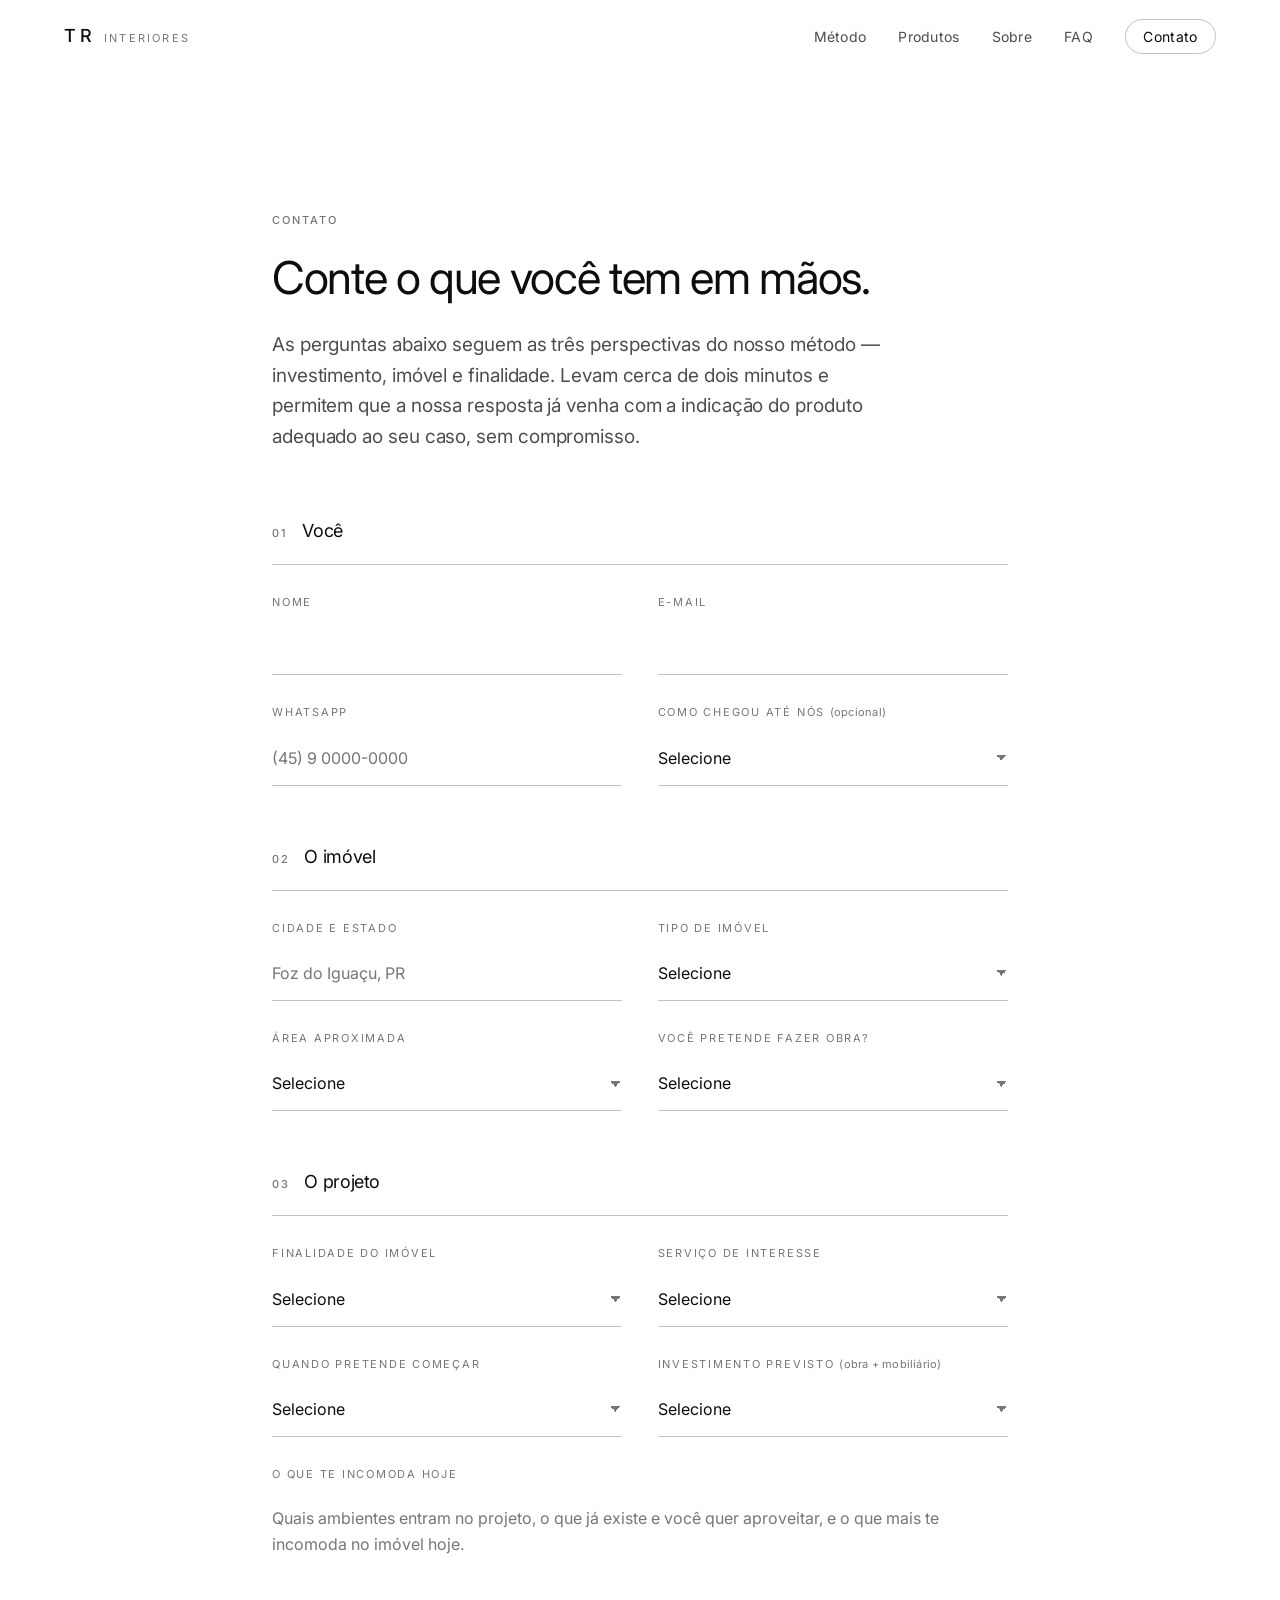
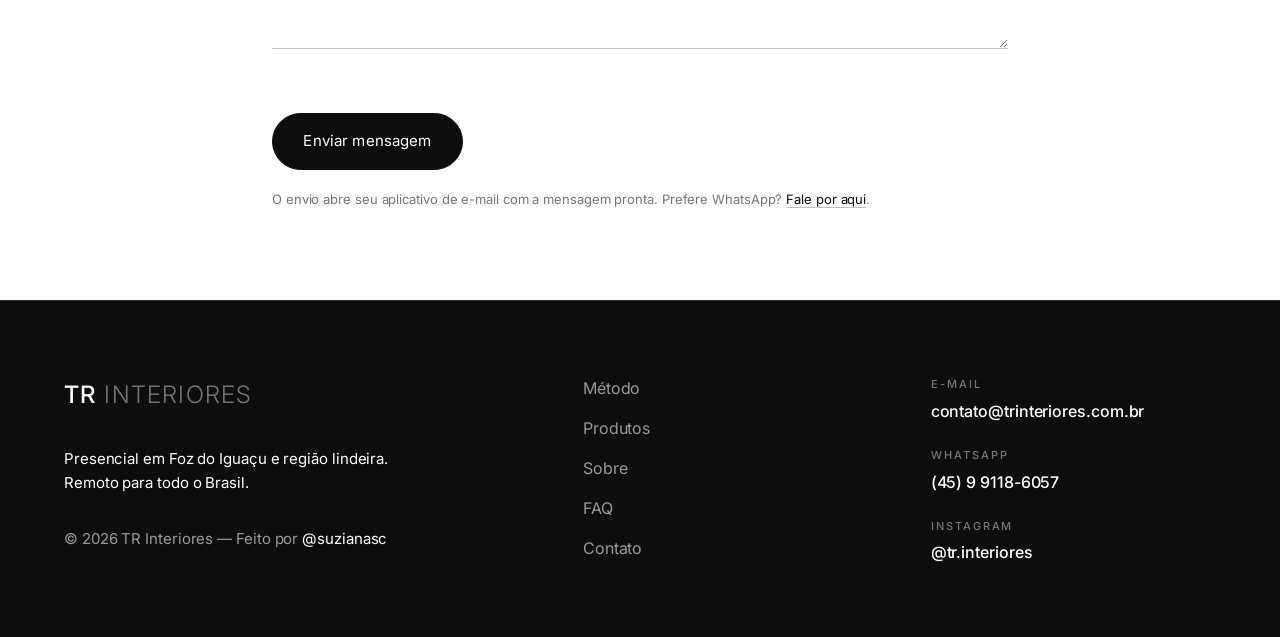
==== contato.html @ 8b9e3762 "Site institucional da TR Interiores Site estático de duas páginas (home e contato) para quebrar obje" ====
<!DOCTYPE html>
<html lang="pt-BR">
<head>
<meta charset="utf-8">
<meta name="viewport" content="width=device-width, initial-scale=1">
<title>Contato — TR Interiores</title>
<meta name="description" content="Fale com a TR Interiores. Descreva o imóvel, a finalidade e o que te incomoda hoje — respondemos com a indicação do produto adequado ao seu caso.">
<meta name="theme-color" content="#0d0d0d">

<meta property="og:type" content="website">
<meta property="og:locale" content="pt_BR">
<meta property="og:site_name" content="TR Interiores">
<meta property="og:title" content="Contato — TR Interiores">
<meta property="og:description" content="Descreva o imóvel, a finalidade e o que te incomoda hoje. Respondemos com a indicação do produto adequado.">
<!-- TODO: trocar pelo domínio real e por uma imagem 1200x630 em /assets -->
<meta property="og:url" content="https://trinteriores.com.br/contato.html">
<meta property="og:image" content="assets/og-image.jpg">

<link rel="canonical" href="https://trinteriores.com.br/contato.html">
<link rel="icon" href="data:image/svg+xml,%3Csvg xmlns='http://www.w3.org/2000/svg' viewBox='0 0 64 64'%3E%3Crect width='64' height='64' fill='%230d0d0d'/%3E%3Ctext x='32' y='41' font-family='Helvetica,Arial,sans-serif' font-size='24' font-weight='500' letter-spacing='1' fill='%23ffffff' text-anchor='middle'%3ETR%3C/text%3E%3C/svg%3E">

<link rel="preconnect" href="https://fonts.googleapis.com">
<link rel="preconnect" href="https://fonts.gstatic.com" crossorigin>
<link rel="stylesheet" href="https://fonts.googleapis.com/css2?family=Inter:wght@300;400;500&display=swap">
<link rel="stylesheet" href="styles.css">
</head>

<body>
<a class="pular" href="#formulario">Pular para o formulário</a>

<!-- ============================ CABEÇALHO ============================ -->
<header class="cabecalho" id="cabecalho">
  <div class="container cabecalho__interno">
    <a class="marca" href="index.html" aria-label="TR Interiores — início">
      <span class="marca__nome">TR</span>
      <span class="marca__descritor">Interiores</span>
    </a>

    <nav class="nav" id="nav" aria-label="Navegação principal">
      <ul class="nav__lista">
        <li><a href="index.html#metodo">Método</a></li>
        <li><a href="index.html#produtos">Produtos</a></li>
        <li><a href="index.html#sobre">Sobre</a></li>
        <li><a href="index.html#faq">FAQ</a></li>
        <li><a href="contato.html" class="nav__cta" aria-current="page">Contato</a></li>
      </ul>
    </nav>

    <button class="menu-btn" id="menu-btn" type="button"
            aria-label="Abrir menu" aria-expanded="false" aria-controls="nav">
      <span class="menu-btn__traco"></span>
      <span class="menu-btn__traco"></span>
    </button>
  </div>
</header>

<main>

<!-- ====================== TOPO + FORMULÁRIO ========================= -->
<section class="secao pagina-contato">
  <div class="container container--estreito">
    <header class="contato__topo revelar">
      <p class="rotulo">Contato</p>
      <h1 class="contato__titulo">Conte o que você tem em mãos.</h1>
      <p class="secao__intro">
        As perguntas abaixo seguem as três perspectivas do nosso método — investimento,
        imóvel e finalidade. Levam cerca de dois minutos e permitem que a nossa resposta
        já venha com a indicação do produto adequado ao seu caso, sem compromisso.
      </p>
    </header>

    <form class="formulario revelar" id="formulario" novalidate>

      <!-- 01 — quem é e por onde responder -->
      <fieldset class="grupo">
        <legend class="grupo__titulo"><span class="grupo__num">01</span>Você</legend>
        <div class="grupo__campos">
          <div class="campo">
            <label for="nome">Nome</label>
            <input type="text" id="nome" name="nome" autocomplete="name" required>
            <p class="campo__erro" data-erro-de="nome" hidden>Informe seu nome.</p>
          </div>

          <div class="campo">
            <label for="email">E-mail</label>
            <input type="email" id="email" name="email" autocomplete="email" required>
            <p class="campo__erro" data-erro-de="email" hidden>Informe um e-mail válido.</p>
          </div>

          <div class="campo">
            <label for="whatsapp">WhatsApp</label>
            <input type="tel" id="whatsapp" name="whatsapp" autocomplete="tel"
              placeholder="(45) 9 0000-0000" required>
            <p class="campo__erro" data-erro-de="whatsapp" hidden>Informe um telefone para contato.</p>
          </div>

          <div class="campo">
            <label for="origem">Como chegou até nós <span class="opcional">(opcional)</span></label>
            <select id="origem" name="origem">
              <option value="" selected>Selecione</option>
              <option>Instagram</option>
              <option>Indicação de alguém</option>
              <option>Google</option>
              <option>Outro</option>
            </select>
          </div>
        </div>
      </fieldset>

      <!-- 02 — a lente "imóvel" do método -->
      <fieldset class="grupo">
        <legend class="grupo__titulo"><span class="grupo__num">02</span>O imóvel</legend>
        <div class="grupo__campos">
          <div class="campo">
            <label for="cidade">Cidade e estado</label>
            <input type="text" id="cidade" name="cidade" autocomplete="address-level2"
              placeholder="Foz do Iguaçu, PR" required>
            <p class="campo__erro" data-erro-de="cidade" hidden>Informe a cidade do imóvel.</p>
          </div>

          <div class="campo">
            <label for="tipo">Tipo de imóvel</label>
            <select id="tipo" name="tipo" required>
              <option value="" selected>Selecione</option>
              <option>Apartamento</option>
              <option>Casa</option>
              <option>Studio ou kitnet</option>
              <option>Sala comercial ou consultório</option>
              <option>Outro</option>
            </select>
            <p class="campo__erro" data-erro-de="tipo" hidden>Selecione o tipo de imóvel.</p>
          </div>

          <div class="campo">
            <label for="area">Área aproximada</label>
            <select id="area" name="area" required>
              <option value="" selected>Selecione</option>
              <option>Até 40 m²</option>
              <option>41 a 70 m²</option>
              <option>71 a 120 m²</option>
              <option>121 a 200 m²</option>
              <option>Acima de 200 m²</option>
              <option>Não sei ao certo</option>
            </select>
            <p class="campo__erro" data-erro-de="area" hidden>Selecione a área aproximada.</p>
          </div>

          <div class="campo">
            <label for="obra">Você pretende fazer obra?</label>
            <select id="obra" name="obra" required>
              <option value="" selected>Selecione</option>
              <option>Não quero obra</option>
              <option>Aceito obra, se necessário</option>
              <option>Já estou em obra</option>
              <option>Ainda não sei</option>
            </select>
            <p class="campo__erro" data-erro-de="obra" hidden>Selecione uma opção.</p>
          </div>
        </div>
      </fieldset>

      <!-- 03 — as lentes "finalidade" e "investimento" -->
      <fieldset class="grupo">
        <legend class="grupo__titulo"><span class="grupo__num">03</span>O projeto</legend>
        <div class="grupo__campos">
          <div class="campo">
            <label for="finalidade">Finalidade do imóvel</label>
            <select id="finalidade" name="finalidade" required>
              <option value="" selected>Selecione</option>
              <option>Para morar</option>
              <option>Para alugar por temporada</option>
              <option>Para alugar por longo prazo</option>
              <option>Para revender</option>
              <option>Ainda não sei</option>
            </select>
            <p class="campo__erro" data-erro-de="finalidade" hidden>Selecione uma finalidade.</p>
          </div>

          <div class="campo">
            <label for="interesse">Serviço de interesse</label>
            <select id="interesse" name="interesse" required>
              <option value="" selected>Selecione</option>
              <option>Plano de Intervenção</option>
              <option>Projeto sem Quebra-Quebra</option>
              <option>Projeto Completo</option>
              <option>Não sei qual é o meu caso</option>
            </select>
            <p class="campo__erro" data-erro-de="interesse" hidden>Selecione um serviço.</p>
          </div>

          <div class="campo">
            <label for="prazo">Quando pretende começar</label>
            <select id="prazo" name="prazo" required>
              <option value="" selected>Selecione</option>
              <option>O quanto antes</option>
              <option>Nos próximos 3 meses</option>
              <option>Em 3 a 6 meses</option>
              <option>Ainda estou me planejando</option>
            </select>
            <p class="campo__erro" data-erro-de="prazo" hidden>Selecione um prazo.</p>
          </div>

          <div class="campo">
            <!-- TODO: ajustar as faixas conforme o ticket real do escritório -->
            <label for="investimento">Investimento previsto <span class="opcional">(obra + mobiliário)</span></label>
            <select id="investimento" name="investimento" required>
              <option value="" selected>Selecione</option>
              <option>Até R$ 20 mil</option>
              <option>R$ 20 mil a R$ 50 mil</option>
              <option>R$ 50 mil a R$ 100 mil</option>
              <option>Acima de R$ 100 mil</option>
              <option>Prefiro conversar antes</option>
            </select>
            <p class="campo__erro" data-erro-de="investimento" hidden>Selecione uma faixa.</p>
          </div>

          <div class="campo campo--largo">
            <label for="mensagem">O que te incomoda hoje</label>
            <textarea id="mensagem" name="mensagem" rows="5"
              placeholder="Quais ambientes entram no projeto, o que já existe e você quer aproveitar, e o que mais te incomoda no imóvel hoje." required></textarea>
            <p class="campo__erro" data-erro-de="mensagem" hidden>Escreva um pouco sobre o imóvel.</p>
          </div>
        </div>
      </fieldset>

      <div class="formulario__envio">
        <button type="submit" class="botao botao--escuro">Enviar mensagem</button>
        <p class="formulario__nota">
          O envio abre seu aplicativo de e-mail com a mensagem pronta. Prefere WhatsApp?
          <!-- TODO: substituir pelo número real (formato internacional, só dígitos) -->
          <a href="https://wa.me/5545900000000" target="_blank" rel="noopener">Fale por aqui</a>.
        </p>
      </div>
    </form>
  </div>
</section>

</main>

<!-- ============================== RODAPÉ ============================= -->
<footer class="rodape">
  <div class="container rodape__interno">
    <div class="rodape__bloco rodape__bloco--marca">
      <div class="rodape__marca">
        <span class="marca__nome">TR</span>
        <span class="marca__descritor">Interiores</span>
      </div>

      <p class="rodape__atendimento">
        Presencial em Foz do Iguaçu e região lindeira.<br>
        Remoto para todo o Brasil.
      </p>

      <p class="rodape__legal">
        © <span id="ano">2026</span> TR Interiores — Feito por
        <a class="rodape__autoria" href="https://instagram.com/suzianasc" target="_blank" rel="noopener">@suzianasc</a>
      </p>
    </div>

    <nav class="rodape__nav" aria-label="Navegação do rodapé">
      <a href="index.html#metodo">Método</a>
      <a href="index.html#produtos">Produtos</a>
      <a href="index.html#sobre">Sobre</a>
      <a href="index.html#faq">FAQ</a>
      <a href="contato.html">Contato</a>
    </nav>

    <dl class="rodape__contato">
      <div class="rodape__canal">
        <dt>E-mail</dt>
        <dd><a href="mailto:contato@trinteriores.com.br">contato@trinteriores.com.br</a></dd>
      </div>
      <div class="rodape__canal">
        <dt>WhatsApp</dt>
        <dd><a href="https://wa.me/5545991186057" target="_blank" rel="noopener">(45) 9 9118-6057</a></dd>
      </div>
      <div class="rodape__canal">
        <dt>Instagram</dt>
        <dd><a href="https://instagram.com/tr.interiores" target="_blank" rel="noopener">@tr.interiores</a></dd>
      </div>
    </dl>
  </div>
</footer>

<script src="script.js"></script>
</body>
</html>
---- styles.css ----
/* =====================================================================
   TR Interiores — folha de estilo única
   Paleta restrita a preto / cinza / branco. Sem dependências além da
   fonte Inter (com fallback de sistema).
   ===================================================================== */

/* ---------------------------- 1. Tokens ---------------------------- */
:root {
  /* Cor */
  --preto:        #0d0d0d;
  --grafite:      #191919;
  --cinza-900:    #2b2b2b;
  --cinza-700:    #4d4d4d;
  --cinza-500:    #767676;
  --cinza-400:    #9a9a9a;
  --cinza-300:    #c4c2bf;
  --cinza-200:    #e4e2df;
  --cinza-100:    #efedea;
  --areia:        #f7f6f4;
  --branco:       #ffffff;

  /* Papéis */
  --fundo:        var(--branco);
  --tinta:        var(--preto);
  --tinta-suave:  var(--cinza-700);
  --fio:          var(--cinza-200);

  /* Campos de formulário — invertidos dentro de .secao--escura */
  --campo-linha:  var(--cinza-300);
  --campo-texto:  var(--preto);
  --campo-rotulo: var(--cinza-500);

  /* Tipografia */
  --fonte: "Inter", -apple-system, BlinkMacSystemFont, "Segoe UI",
           "Helvetica Neue", Helvetica, Arial, sans-serif;

  --t-rotulo:   0.6875rem;
  --t-corpo:    clamp(0.975rem, 0.93rem + 0.22vw, 1.0625rem);
  --t-intro:    clamp(1.05rem, 0.98rem + 0.34vw, 1.1875rem);
  --t-h3:       clamp(1.25rem, 1.12rem + 0.55vw, 1.5rem);
  --t-h2:       clamp(1.75rem, 1.35rem + 1.85vw, 3.125rem);
  --t-h1:       clamp(2.125rem, 1.5rem + 2.9vw, 4.25rem);

  /* Ritmo */
  --gap:        clamp(1.5rem, 1rem + 2vw, 2.5rem);
  --secao-y:    clamp(4.5rem, 3rem + 7vw, 9.5rem);
  --container:  78rem;
  --header-h:   4.5rem;

  --transicao: 480ms cubic-bezier(0.22, 0.61, 0.36, 1);
}

/* --------------------------- 2. Reset ------------------------------ */
*, *::before, *::after { box-sizing: border-box; }

html {
  -webkit-text-size-adjust: 100%;
  scroll-behavior: smooth;
}

body {
  margin: 0;
  background: var(--fundo);
  color: var(--tinta);
  font-family: var(--fonte);
  font-size: var(--t-corpo);
  font-weight: 400;
  line-height: 1.65;
  letter-spacing: -0.005em;
  -webkit-font-smoothing: antialiased;
  text-rendering: optimizeLegibility;
  overflow-x: hidden;
}

body.menu-aberto { overflow: hidden; }

h1, h2, h3, h4 {
  margin: 0;
  font-weight: 400;
  line-height: 1.08;
  letter-spacing: -0.03em;
  text-wrap: balance;
}

p  { margin: 0 0 1.15em; text-wrap: pretty; }
p:last-child { margin-bottom: 0; }

ul, ol, dl, dd { margin: 0; padding: 0; }
li { list-style: none; }

img { max-width: 100%; height: auto; display: block; }

a { color: inherit; text-decoration: none; }

button, input, select, textarea {
  font: inherit;
  color: inherit;
}

:focus-visible {
  outline: 2px solid var(--tinta);
  outline-offset: 3px;
  border-radius: 1px;
}

.sr-only {
  position: absolute;
  width: 1px; height: 1px;
  padding: 0; margin: -1px;
  overflow: hidden;
  clip: rect(0 0 0 0);
  white-space: nowrap;
  border: 0;
}

.pular {
  position: absolute;
  left: -9999px;
  z-index: 200;
  background: var(--preto);
  color: var(--branco);
  padding: 0.75rem 1.25rem;
}
.pular:focus { left: 1rem; top: 1rem; }

/* -------------------------- 3. Estrutura --------------------------- */
.container {
  width: 100%;
  max-width: var(--container);
  margin-inline: auto;
  padding-inline: clamp(1.25rem, 0.6rem + 3vw, 3.5rem);
}

.container--estreito { max-width: 52rem; }

.secao {
  padding-block: var(--secao-y);
  scroll-margin-top: var(--header-h);
}

.secao--clara  { background: var(--areia); }

.secao--escura {
  background: var(--preto);
  color: var(--branco);
  --tinta: var(--branco);
  --tinta-suave: var(--cinza-400);
  --fio: #2e2e2e;
  --campo-linha: #3d3d3d;
  --campo-texto: var(--branco);
  --campo-rotulo: var(--cinza-400);
}

.secao__cabecalho {
  max-width: 46rem;
  margin-bottom: clamp(2.5rem, 1.6rem + 3.5vw, 4.5rem);
}

.secao__titulo {
  font-size: var(--t-h2);
  margin-bottom: 0.6em;
}
.secao__titulo:last-child { margin-bottom: 0; }

.secao__intro {
  font-size: var(--t-intro);
  color: var(--tinta-suave);
  line-height: 1.6;
  max-width: 40rem;
}

.rotulo {
  font-size: var(--t-rotulo);
  font-weight: 500;
  letter-spacing: 0.18em;
  text-transform: uppercase;
  color: var(--cinza-500);
  margin-bottom: 1.6rem;
}

.tom-cinza { color: var(--cinza-400); }

/* -------------------------- 4. Cabeçalho --------------------------- */
.cabecalho {
  position: sticky;
  top: 0;
  z-index: 100;
  background: rgba(255, 255, 255, 0.88);
  backdrop-filter: saturate(180%) blur(14px);
  -webkit-backdrop-filter: saturate(180%) blur(14px);
  border-bottom: 1px solid transparent;
  transition: border-color 260ms ease, background-color 260ms ease;
}
.cabecalho.rolado { border-bottom-color: var(--cinza-200); }

.cabecalho__interno {
  height: var(--header-h);
  display: flex;
  align-items: center;
  justify-content: space-between;
  gap: 1.5rem;
}

.marca {
  display: inline-flex;
  align-items: baseline;
  gap: 0.5rem;
}
.marca__nome {
  font-size: 1.125rem;
  font-weight: 500;
  letter-spacing: 0.22em;
}
.marca__descritor {
  font-size: var(--t-rotulo);
  letter-spacing: 0.2em;
  text-transform: uppercase;
  color: var(--cinza-500);
}

.nav__lista {
  display: flex;
  align-items: center;
  gap: clamp(1.25rem, 0.4rem + 2vw, 2.5rem);
}

.nav__lista a {
  position: relative;
  font-size: 0.875rem;
  letter-spacing: 0.02em;
  color: var(--cinza-700);
  transition: color 200ms ease;
}
.nav__lista a::after {
  content: "";
  position: absolute;
  left: 0; bottom: -6px;
  width: 100%; height: 1px;
  background: currentColor;
  transform: scaleX(0);
  transform-origin: right;
  transition: transform 320ms cubic-bezier(0.22, 0.61, 0.36, 1);
}
.nav__lista a:hover { color: var(--preto); }
.nav__lista a:hover::after { transform: scaleX(1); transform-origin: left; }

.nav__cta {
  padding: 0.5rem 1.1rem;
  border: 1px solid var(--cinza-300);
  border-radius: 999px;
  color: var(--preto) !important;
  transition: background-color 220ms ease, color 220ms ease, border-color 220ms ease;
}
.nav__cta::after { display: none; }
.nav__cta:hover {
  background: var(--preto);
  border-color: var(--preto);
  color: var(--branco) !important;
}

/* Botão de menu (mobile) */
.menu-btn {
  display: none;
  width: 2.75rem; height: 2.75rem;
  margin-right: -0.6rem;
  padding: 0;
  background: none;
  border: 0;
  cursor: pointer;
  position: relative;
  z-index: 120;
}
.menu-btn__traco {
  position: absolute;
  left: 50%; width: 1.375rem; height: 1px;
  background: var(--preto);
  transform: translateX(-50%);
  transition: transform 300ms cubic-bezier(0.22, 0.61, 0.36, 1), opacity 200ms ease;
}
.menu-btn__traco:nth-child(1) { top: 1.15rem; }
.menu-btn__traco:nth-child(2) { top: 1.6rem; }
.menu-btn[aria-expanded="true"] .menu-btn__traco:nth-child(1) {
  transform: translateX(-50%) translateY(0.225rem) rotate(45deg);
}
.menu-btn[aria-expanded="true"] .menu-btn__traco:nth-child(2) {
  transform: translateX(-50%) translateY(-0.225rem) rotate(-45deg);
}

/* ---------------------------- 5. Botões ---------------------------- */
.botao {
  display: inline-flex;
  align-items: center;
  justify-content: center;
  padding: 0.95rem 1.9rem;
  border: 1px solid transparent;
  border-radius: 999px;
  font-size: 0.9375rem;
  letter-spacing: 0.01em;
  cursor: pointer;
  transition: background-color 240ms ease, color 240ms ease,
              border-color 240ms ease, transform 240ms ease;
}
.botao:hover { transform: translateY(-1px); }

.botao--escuro {
  background: var(--preto);
  border-color: var(--preto);
  color: var(--branco);
}
.botao--escuro:hover { background: var(--cinza-900); border-color: var(--cinza-900); }

.botao--vazado {
  border-color: var(--cinza-300);
  color: var(--preto);
}
.botao--vazado:hover { border-color: var(--preto); }

.botao--claro {
  background: var(--branco);
  border-color: var(--branco);
  color: var(--preto);
}
.botao--claro:hover { background: var(--cinza-200); border-color: var(--cinza-200); }

.link-seta {
  display: inline-flex;
  align-items: center;
  gap: 0.5rem;
  font-size: 0.875rem;
  letter-spacing: 0.01em;
  color: var(--preto);
  border-bottom: 1px solid var(--cinza-300);
  padding-bottom: 2px;
  transition: gap 260ms ease, border-color 260ms ease;
}
.link-seta::after { content: "→"; transition: transform 260ms ease; }
.link-seta:hover { border-color: currentColor; }
.link-seta:hover::after { transform: translateX(3px); }
.link-seta--claro { color: var(--branco); border-bottom-color: #3d3d3d; }

/* --------------------------- 6. Fotos ------------------------------ */
/* Placeholders neutros: trocar por <img> quando houver fotografia. */
.foto {
  position: relative;
  width: 100%;
  background:
    linear-gradient(135deg, var(--cinza-100) 0%, var(--cinza-200) 45%, var(--cinza-300) 100%);
  display: grid;
  place-items: center;
  overflow: hidden;
}
.foto::after {
  content: "";
  position: absolute;
  inset: 0;
  background: repeating-linear-gradient(
    135deg, rgba(255,255,255,0.5) 0 1px, transparent 1px 9px);
  opacity: 0.5;
}
.foto__selo {
  position: relative;
  z-index: 1;
  font-size: 0.75rem;
  letter-spacing: 0.4em;
  text-transform: uppercase;
  color: var(--cinza-500);
}
.foto--retrato  { aspect-ratio: 3 / 4; }
.foto--paisagem { aspect-ratio: 4 / 3; }

/* ----------------------------- 7. Hero ----------------------------- */
/* Ocupa a altura útil da janela e centraliza o conteúdo verticalmente,
   de modo que a mensagem principal apareça inteira sem rolagem. */
.hero {
  display: flex;
  align-items: center;
  min-height: calc(100vh - var(--header-h));
  min-height: calc(100svh - var(--header-h));
  padding-block: clamp(2.5rem, 1.8rem + 3vw, 4.5rem);
  scroll-margin-top: var(--header-h);
}

.hero__grade {
  display: grid;
  grid-template-columns: minmax(0, 1.35fr) minmax(0, 1fr);
  gap: clamp(2.5rem, 1rem + 5vw, 5rem);
  align-items: center;
}

.hero__titulo {
  font-size: var(--t-h1);
  margin-bottom: 0.55em;
}

.hero__linha {
  font-size: var(--t-intro);
  color: var(--tinta-suave);
  line-height: 1.6;
  max-width: 36rem;
  margin-bottom: 2.5rem;
}

.hero__acoes {
  display: flex;
  flex-wrap: wrap;
  gap: 0.875rem;
}

/* ---------------------------- 8. Método ---------------------------- */
.fase {
  padding-top: clamp(2rem, 1.4rem + 2vw, 3.25rem);
  margin-top: clamp(2rem, 1.4rem + 2vw, 3.25rem);
  border-top: 1px solid var(--fio);
}
.fase:first-of-type { margin-top: 0; }

.fase__cabecalho {
  display: flex;
  flex-wrap: wrap;
  align-items: baseline;
  gap: 0.5rem 1.5rem;
  margin-bottom: clamp(1.75rem, 1.2rem + 1.6vw, 2.75rem);
}
.fase__num {
  font-size: var(--t-rotulo);
  font-weight: 500;
  letter-spacing: 0.18em;
  text-transform: uppercase;
  color: var(--cinza-500);
}
.fase__titulo {
  font-size: var(--t-h3);
  letter-spacing: -0.02em;
}

.passos {
  display: grid;
  grid-template-columns: repeat(auto-fit, minmax(16rem, 1fr));
  gap: clamp(1.75rem, 1rem + 2.5vw, 3rem);
}

.passo__num {
  display: block;
  font-size: 0.75rem;
  letter-spacing: 0.16em;
  text-transform: uppercase;
  color: var(--cinza-400);
  padding-bottom: 0.9rem;
  margin-bottom: 1.1rem;
  border-bottom: 1px solid var(--fio);
}
.passos--matriz .passo__num {
  color: var(--preto);
  font-weight: 500;
  letter-spacing: 0.14em;
}
.passo__titulo {
  font-size: 1.125rem;
  letter-spacing: -0.02em;
  margin-bottom: 0.6rem;
}
.passo p {
  font-size: 0.9375rem;
  color: var(--cinza-700);
  line-height: 1.7;
}

.destaque {
  margin-top: clamp(3rem, 2rem + 3vw, 5rem);
  padding-top: clamp(2rem, 1.4rem + 2vw, 3rem);
  border-top: 1px solid var(--fio);
  font-size: clamp(1.125rem, 1rem + 0.7vw, 1.5rem);
  line-height: 1.45;
  letter-spacing: -0.02em;
  max-width: 40rem;
}

/* --------------------------- 9. Produtos --------------------------- */
.produtos {
  display: grid;
  grid-template-columns: repeat(auto-fit, minmax(18rem, 1fr));
  gap: 1px;
  background: var(--fio);
  border: 1px solid var(--fio);
}

.produto {
  background: var(--preto);
  padding: clamp(1.875rem, 1.2rem + 2vw, 3rem);
  display: flex;
  flex-direction: column;
  gap: 1.15rem;
  transition: background-color 320ms ease;
}
.produto:hover { background: var(--grafite); }

.produto__papel {
  font-size: var(--t-rotulo);
  font-weight: 500;
  letter-spacing: 0.18em;
  text-transform: uppercase;
  color: var(--cinza-400);
  margin: 0;
}
.produto__titulo {
  font-size: var(--t-h3);
  letter-spacing: -0.025em;
}
.produto__desc {
  font-size: 0.9375rem;
  line-height: 1.7;
  color: var(--cinza-300);
  margin: 0;
  flex: 1;
}
.produto .link-seta { align-self: flex-start; }

/* Tabela comparativa */
.tabela-bloco { margin-top: clamp(3.5rem, 2.4rem + 3.5vw, 6rem); }

.tabela-titulo {
  font-size: var(--t-h3);
  letter-spacing: -0.02em;
  margin-bottom: 0.75rem;
}
.tabela-nota {
  display: none; /* só faz sentido quando a tabela realmente rola */
  font-size: 0.8125rem;
  color: var(--cinza-500);
  margin-bottom: 1.75rem;
}
@media (max-width: 52rem) {
  .tabela-nota { display: block; }
}

.tabela-rolagem {
  overflow-x: auto;
  border-top: 1px solid var(--fio);
  -webkit-overflow-scrolling: touch;
}
.tabela-rolagem:focus-visible { outline-offset: 0; }

.tabela {
  width: 100%;
  min-width: 44rem;
  border-collapse: collapse;
  font-size: 0.875rem;
}
.tabela th, .tabela td {
  padding: 1rem 1rem;
  text-align: left;
  vertical-align: top;
  border-bottom: 1px solid var(--fio);
  font-weight: 400;
}
.tabela thead th {
  font-size: 0.6875rem;
  letter-spacing: 0.14em;
  text-transform: uppercase;
  color: var(--cinza-400);
  line-height: 1.5;
  padding-top: 1.25rem;
  padding-bottom: 1.25rem;
  white-space: nowrap;
}
.tabela thead th:first-child { width: 40%; white-space: normal; }
.tabela tbody th {
  color: var(--branco);
  line-height: 1.5;
  padding-left: 0;
  padding-right: 2rem;
}
.tabela td { text-align: center; width: 20%; }
.tabela tbody tr { transition: background-color 220ms ease; }
.tabela tbody tr:hover { background: var(--grafite); }

.sim { color: var(--branco); font-size: 0.9375rem; }
.nao { color: var(--cinza-700); }

.tabela-rodape {
  margin-top: 1.5rem;
  font-size: 0.8125rem;
  color: var(--cinza-500);
  max-width: 42rem;
}

/* ---------------------------- 10. Sobre ---------------------------- */
.sobre__grade {
  display: grid;
  grid-template-columns: minmax(0, 1.1fr) minmax(0, 1fr);
  gap: clamp(2.5rem, 1rem + 5vw, 5rem);
  align-items: start;
}
.sobre__texto p {
  font-size: var(--t-intro);
  line-height: 1.7;
  color: var(--cinza-700);
}
.sobre__texto p:first-child { color: var(--preto); }

.principios {
  display: grid;
  grid-template-columns: repeat(auto-fit, minmax(15rem, 1fr));
  gap: clamp(1.5rem, 1rem + 2vw, 3rem);
  margin-top: clamp(3rem, 2rem + 3vw, 5rem);
  padding-top: clamp(2rem, 1.4rem + 2vw, 3rem);
  border-top: 1px solid var(--fio);
}
.principios h3 {
  font-size: 1rem;
  font-weight: 500;
  letter-spacing: -0.01em;
  margin-bottom: 0.5rem;
}
.principios p {
  font-size: 0.9375rem;
  color: var(--cinza-500);
  line-height: 1.65;
}

/* ----------------------------- 11. FAQ ----------------------------- */
.faq { border-top: 1px solid var(--cinza-200); }

.item-faq { border-bottom: 1px solid var(--cinza-200); }

.item-faq summary {
  display: flex;
  align-items: flex-start;
  justify-content: space-between;
  gap: 1.5rem;
  padding: 1.6rem 0;
  cursor: pointer;
  list-style: none;
  font-size: clamp(1rem, 0.95rem + 0.3vw, 1.125rem);
  letter-spacing: -0.015em;
  line-height: 1.4;
  transition: color 200ms ease;
}
.item-faq summary::-webkit-details-marker { display: none; }
.item-faq summary:hover { color: var(--cinza-700); }

/* Sinal +/− desenhado em CSS */
.item-faq summary::after {
  content: "";
  flex: none;
  width: 13px; height: 13px;
  margin-top: 0.4em;
  background:
    linear-gradient(var(--cinza-500), var(--cinza-500)) center/13px 1px no-repeat,
    linear-gradient(var(--cinza-500), var(--cinza-500)) center/1px 13px no-repeat;
  transition: transform 300ms cubic-bezier(0.22, 0.61, 0.36, 1);
}
.item-faq[open] summary::after {
  transform: rotate(90deg);
  background:
    linear-gradient(var(--preto), var(--preto)) center/13px 1px no-repeat;
}

.item-faq__corpo {
  padding-bottom: 1.75rem;
  padding-right: clamp(0rem, -2rem + 6vw, 3.5rem);
  font-size: 0.9375rem;
  line-height: 1.75;
  color: var(--cinza-700);
  max-width: 44rem;
}

/* Animação de abertura onde houver suporte; degrada para instantâneo. */
@supports selector(::details-content) {
  .item-faq::details-content {
    block-size: 0;
    overflow: hidden;
    opacity: 0;
    transition: block-size 380ms cubic-bezier(0.22, 0.61, 0.36, 1),
                opacity 260ms ease,
                content-visibility 380ms allow-discrete;
    transition-behavior: allow-discrete;
  }
  .item-faq[open]::details-content {
    block-size: auto;
    opacity: 1;
  }
}

/* --------------- 12. Página de contato + formulário ---------------- */
.pagina-contato { padding-bottom: clamp(3.5rem, 2.5rem + 4vw, 6rem); }

.contato__topo { margin-bottom: clamp(2.5rem, 1.8rem + 3vw, 4rem); }
.contato__titulo {
  font-size: var(--t-h2);
  margin-bottom: 0.6em;
}

/* Formulário de qualificação: grupos numerados, dois campos por linha */
.formulario {
  display: grid;
  gap: clamp(2.5rem, 2rem + 2vw, 3.5rem);
}

.grupo {
  min-width: 0; /* impede que o fieldset estoure a grade */
  margin: 0;
  padding: 0;
  border: 0;
}
.grupo__titulo {
  display: block;
  width: 100%;
  padding: 0 0 1.15rem;
  font-size: 1.125rem;
  letter-spacing: -0.02em;
  color: var(--tinta);
  border-bottom: 1px solid var(--campo-linha);
}
.grupo__num {
  margin-right: 0.9rem;
  font-size: 0.6875rem;
  font-weight: 500;
  letter-spacing: 0.18em;
  color: var(--cinza-500);
}

.grupo__campos {
  display: grid;
  grid-template-columns: repeat(2, minmax(0, 1fr));
  gap: 1.75rem clamp(1.5rem, 1rem + 1.5vw, 2.5rem);
  padding-top: 1.75rem;
}
.campo--largo { grid-column: 1 / -1; }

.campo label {
  display: block;
  font-size: 0.6875rem;
  letter-spacing: 0.16em;
  text-transform: uppercase;
  color: var(--campo-rotulo);
  margin-bottom: 0.6rem;
}
.opcional { text-transform: none; letter-spacing: 0.02em; color: var(--cinza-500); }

.campo input,
.campo select,
.campo textarea {
  width: 100%;
  padding: 0.85rem 0;
  background: transparent;
  border: 0;
  border-bottom: 1px solid var(--campo-linha);
  border-radius: 0;
  color: var(--campo-texto);
  font-size: 1rem;
  transition: border-color 240ms ease;
  appearance: none;
}
.campo textarea { resize: vertical; min-height: 6rem; line-height: 1.6; }
.campo input::placeholder,
.campo textarea::placeholder { color: var(--cinza-500); opacity: 1; }

.campo input:hover,
.campo select:hover,
.campo textarea:hover { border-bottom-color: var(--cinza-500); }
.campo input:focus,
.campo select:focus,
.campo textarea:focus {
  outline: none;
  border-bottom-color: var(--tinta);
}
.campo input:focus-visible,
.campo select:focus-visible,
.campo textarea:focus-visible { outline: none; }

/* Seta do select desenhada em CSS */
.campo select {
  cursor: pointer;
  background-image:
    linear-gradient(45deg, transparent 50%, var(--cinza-500) 50%),
    linear-gradient(135deg, var(--cinza-500) 50%, transparent 50%);
  background-position: right 6px center, right 1px center;
  background-size: 6px 6px, 6px 6px;
  background-repeat: no-repeat;
  padding-right: 1.5rem;
}

.campo--invalido input,
.campo--invalido select,
.campo--invalido textarea { border-bottom-color: var(--tinta); }

.campo__erro {
  margin: 0.55rem 0 0;
  font-size: 0.8125rem;
  color: var(--tinta);
}
.campo__erro::before { content: "— "; }

.formulario__nota {
  margin-top: 1.15rem;
  font-size: 0.8125rem;
  color: var(--cinza-500);
  line-height: 1.6;
}
.formulario__nota a { color: var(--tinta); border-bottom: 1px solid var(--campo-linha); }
.formulario__nota a:hover { border-color: var(--tinta); }

/* ---------------------------- 14. Rodapé --------------------------- */
.rodape {
  background: var(--preto);
  color: var(--branco);
  border-top: 1px solid #2e2e2e;
  padding-block: clamp(3rem, 2.2rem + 3vw, 5rem);
}

/* Três blocos: marca + atendimento + crédito | navegação | canais */
.rodape__interno {
  display: grid;
  grid-template-columns: minmax(0, 1.6fr) minmax(0, 1fr) minmax(0, 1fr);
  gap: clamp(2.5rem, 1.5rem + 3vw, 4rem);
  align-items: start;
}

.rodape__bloco--marca {
  display: grid;
  justify-items: start;
  gap: clamp(1.5rem, 1.2rem + 1vw, 2.25rem);
}

.rodape__marca { display: flex; align-items: baseline; gap: 0.5rem; }
.rodape__marca .marca__nome {
  font-size: clamp(1.25rem, 1.1rem + 0.6vw, 1.5rem);
  font-weight: 500;
  letter-spacing: 0.05em;
  color: var(--branco);
}
.rodape__marca .marca__descritor {
  font-size: clamp(1.25rem, 1.1rem + 0.6vw, 1.5rem);
  font-weight: 300;
  letter-spacing: 0.05em;
  color: var(--cinza-500);
}

.rodape__atendimento {
  font-size: 0.9375rem;
  line-height: 1.6;
  color: var(--branco);
  margin: 0;
}

.rodape__legal {
  font-size: 0.9375rem;
  line-height: 1.6;
  color: var(--cinza-400);
  margin: 0;
}
.rodape__autoria {
  color: var(--branco);
  transition: color 200ms ease;
}
.rodape__autoria:hover { color: var(--cinza-400); }

.rodape__nav {
  display: grid;
  justify-items: start;
  gap: 0.85rem;
}
.rodape__nav a {
  font-size: 1rem;
  color: var(--cinza-400);
  transition: color 200ms ease;
}
.rodape__nav a:hover { color: var(--branco); }

.rodape__contato { display: grid; gap: 1.5rem; }
.rodape__canal dt {
  font-size: 0.6875rem;
  font-weight: 500;
  letter-spacing: 0.18em;
  text-transform: uppercase;
  color: var(--cinza-500);
  margin-bottom: 0.4rem;
}
.rodape__canal dd {
  font-size: 1rem;
  font-weight: 500;
  line-height: 1.4;
  color: var(--branco);
  overflow-wrap: break-word; /* o e-mail é longo e a coluna, estreita */
}
.rodape__canal dd a { transition: color 200ms ease; }
.rodape__canal dd a:hover { color: var(--cinza-400); }

/* -------------------------- 15. Revelação -------------------------- */
.revelar {
  opacity: 0;
  transform: translateY(18px);
  transition: opacity var(--transicao), transform var(--transicao);
}
.revelar.visivel { opacity: 1; transform: none; }

/* Escalonamento suave dentro de grades */
.produtos .revelar:nth-child(2) { transition-delay: 80ms; }
.produtos .revelar:nth-child(3) { transition-delay: 160ms; }

/* ------------------------- 16. Responsivo -------------------------- */
@media (max-width: 60rem) {
  .hero__grade,
  .sobre__grade { grid-template-columns: minmax(0, 1fr); }

  /* Empilhado, o hero não precisa mais ocupar a janela inteira */
  .hero {
    min-height: 0;
    padding-block: clamp(2.5rem, 1.5rem + 5vw, 4.5rem);
  }

  .hero__midia { max-width: 26rem; }
  .sobre__midia { max-width: 32rem; }

  /* Marca ocupa a linha inteira; navegação e canais dividem a de baixo */
  .rodape__interno { grid-template-columns: repeat(2, minmax(0, 1fr)); }
  .rodape__bloco--marca { grid-column: 1 / -1; }
}

@media (max-width: 48rem) {
  :root { --header-h: 4rem; }

  /* Sem backdrop-filter aqui: ele criaria um bloco de contenção e o
     overlay `position: fixed` do menu passaria a se posicionar em
     relação ao cabeçalho, e não à viewport. */
  .cabecalho {
    background: var(--branco);
    backdrop-filter: none;
    -webkit-backdrop-filter: none;
  }

  .menu-btn { display: block; }

  /* A marca continua legível por cima do overlay do menu */
  .cabecalho .marca { position: relative; z-index: 120; }

  .nav {
    position: fixed;
    inset: 0;
    background: var(--branco);
    display: grid;
    place-items: center;
    opacity: 0;
    visibility: hidden;
    transition: opacity 320ms ease, visibility 320ms ease;
    z-index: 110;
  }
  .nav.aberto { opacity: 1; visibility: visible; }

  .nav__lista {
    flex-direction: column;
    gap: 2rem;
    text-align: center;
  }
  .nav__lista a { font-size: 1.5rem; letter-spacing: -0.02em; color: var(--preto); }
  .nav__cta { padding: 0.7rem 2rem; font-size: 1.125rem; }

  .grupo__campos { grid-template-columns: minmax(0, 1fr); }
}

@media (max-width: 40rem) {
  .rodape__interno { grid-template-columns: minmax(0, 1fr); gap: 2.5rem; }
}

@media (max-width: 30rem) {
  .hero__acoes .botao { width: 100%; }
}

/* --------------------- 17. Movimento reduzido ---------------------- */
@media (prefers-reduced-motion: reduce) {
  html { scroll-behavior: auto; }
  *, *::before, *::after {
    animation-duration: 0.01ms !important;
    transition-duration: 0.01ms !important;
  }
  .revelar { opacity: 1; transform: none; }
}

/* ---------------------------- 18. Print ---------------------------- */
@media print {
  .cabecalho, .menu-btn, .hero__acoes, .formulario, .pular { display: none; }
  .secao--escura { background: #fff; color: #000; }
  .produto, .tabela tbody th, .sim { color: #000; background: #fff; }
  .item-faq__corpo { display: block !important; }
  .revelar { opacity: 1; transform: none; }
}
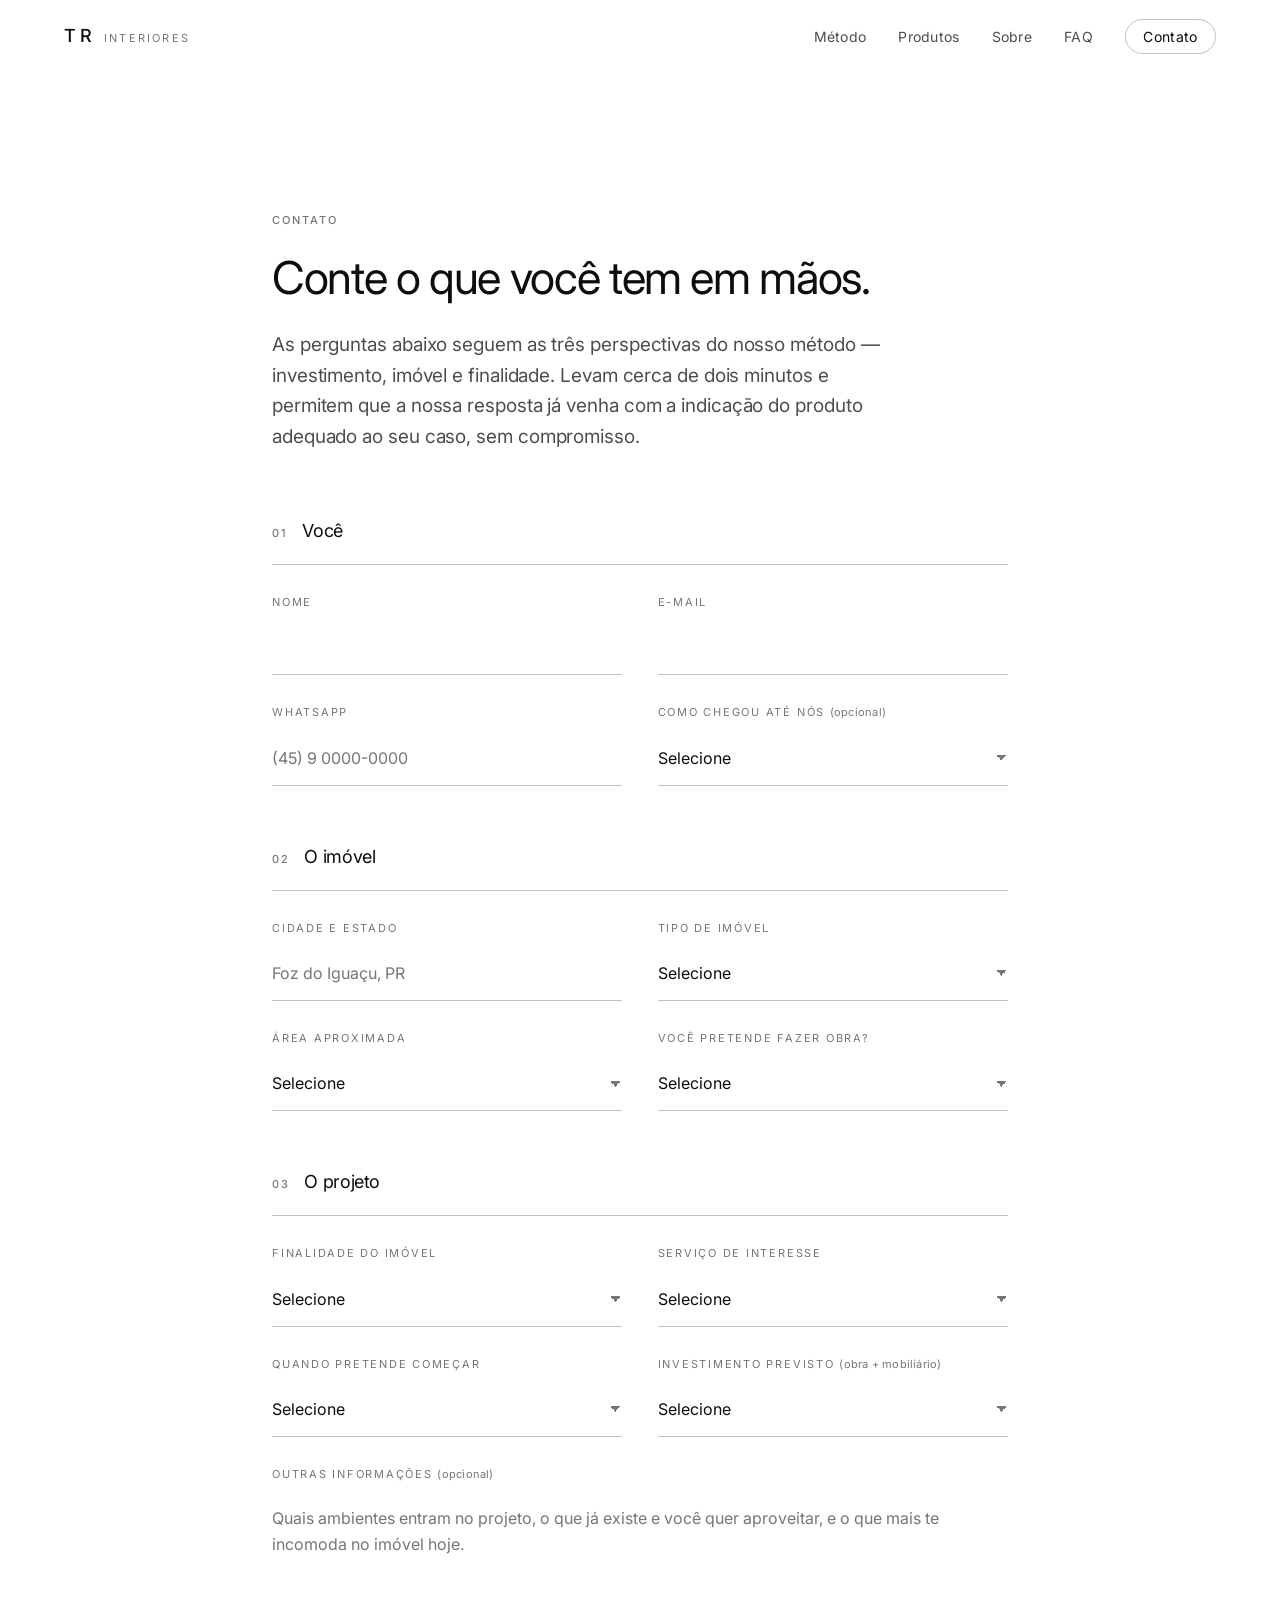
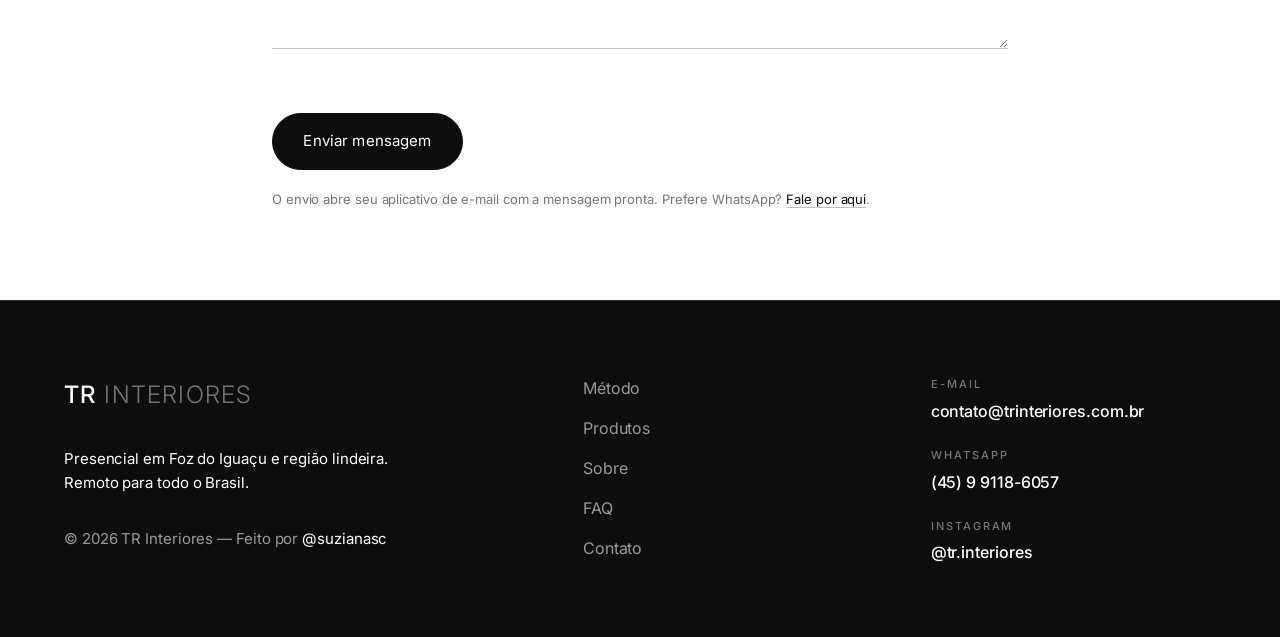
==== commit cf12cad1: "Fotos reais, qualificação de leads e texto da seção Sobre - Insere as fotos definitivas do hero e da" ====
--- a/contato.html
+++ b/contato.html
@@ -215,10 +215,9 @@
           </div>
 
           <div class="campo campo--largo">
-            <label for="mensagem">O que te incomoda hoje</label>
+            <label for="mensagem">Outras informações <span class="opcional">(opcional)</span></label>
             <textarea id="mensagem" name="mensagem" rows="5"
-              placeholder="Quais ambientes entram no projeto, o que já existe e você quer aproveitar, e o que mais te incomoda no imóvel hoje." required></textarea>
-            <p class="campo__erro" data-erro-de="mensagem" hidden>Escreva um pouco sobre o imóvel.</p>
+              placeholder="Quais ambientes entram no projeto, o que já existe e você quer aproveitar, e o que mais te incomoda no imóvel hoje."></textarea>
           </div>
         </div>
       </fieldset>
--- a/styles.css
+++ b/styles.css
@@ -339,34 +339,15 @@
 .link-seta--claro { color: var(--branco); border-bottom-color: #3d3d3d; }
 
 /* --------------------------- 6. Fotos ------------------------------ */
-/* Placeholders neutros: trocar por <img> quando houver fotografia. */
-.foto {
-  position: relative;
+.hero__midia img,
+.sobre__midia img {
+  display: block;
   width: 100%;
-  background:
-    linear-gradient(135deg, var(--cinza-100) 0%, var(--cinza-200) 45%, var(--cinza-300) 100%);
-  display: grid;
-  place-items: center;
-  overflow: hidden;
-}
-.foto::after {
-  content: "";
-  position: absolute;
-  inset: 0;
-  background: repeating-linear-gradient(
-    135deg, rgba(255,255,255,0.5) 0 1px, transparent 1px 9px);
-  opacity: 0.5;
-}
-.foto__selo {
-  position: relative;
-  z-index: 1;
-  font-size: 0.75rem;
-  letter-spacing: 0.4em;
-  text-transform: uppercase;
-  color: var(--cinza-500);
-}
-.foto--retrato  { aspect-ratio: 3 / 4; }
-.foto--paisagem { aspect-ratio: 4 / 3; }
+  height: auto;
+  object-fit: cover;
+}
+.hero__midia img  { aspect-ratio: 3 / 4; }
+.sobre__midia img { aspect-ratio: 4 / 3; }
 
 /* ----------------------------- 7. Hero ----------------------------- */
 /* Ocupa a altura útil da janela e centraliza o conteúdo verticalmente,
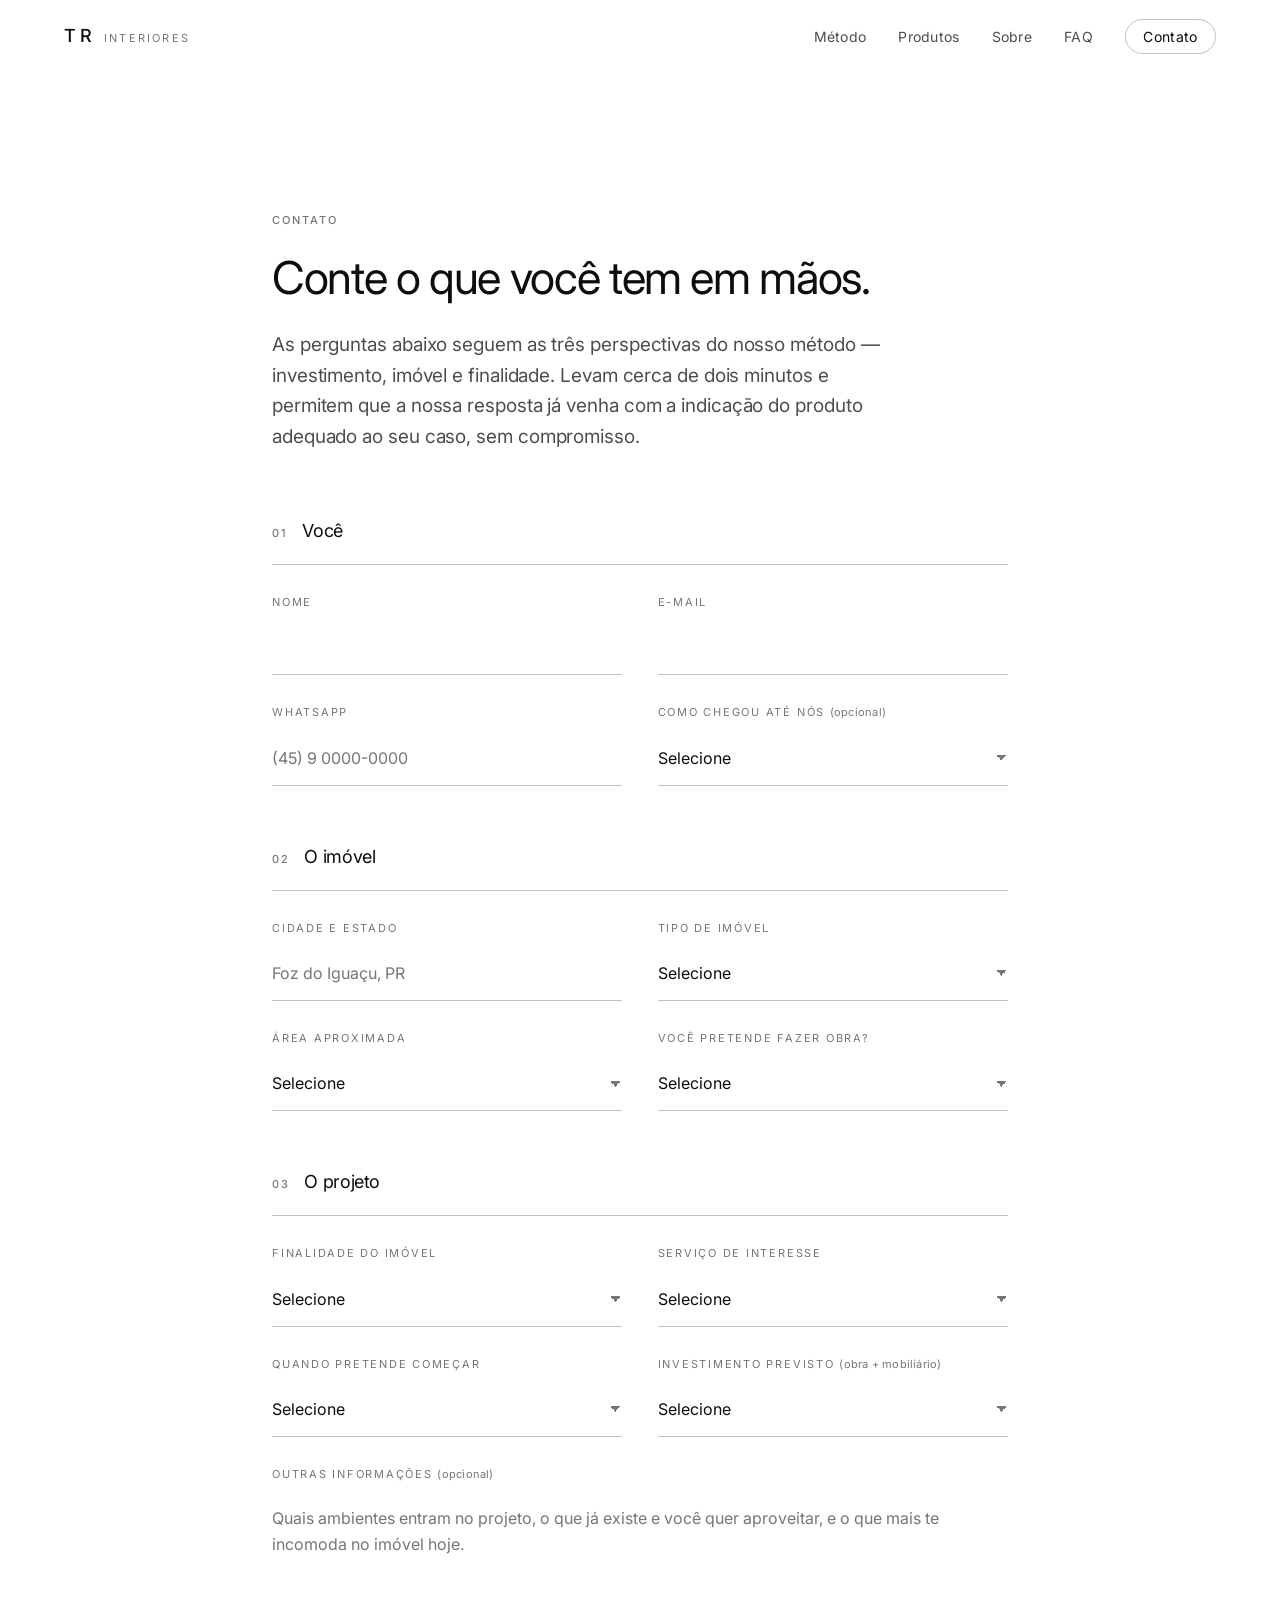
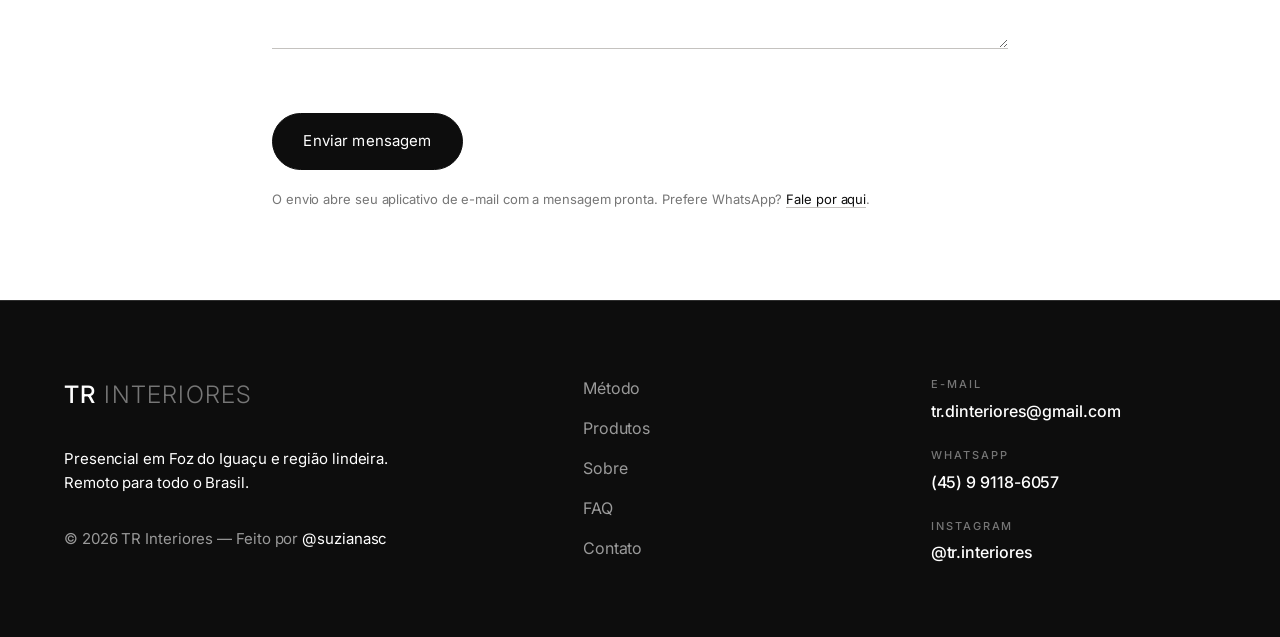
==== commit f43cf54b: "Corrige e-mail exibido para bater com o destino real do formulário O rodapé mostrava contato@trinter" ====
--- a/contato.html
+++ b/contato.html
@@ -267,7 +267,7 @@
     <dl class="rodape__contato">
       <div class="rodape__canal">
         <dt>E-mail</dt>
-        <dd><a href="mailto:contato@trinteriores.com.br">contato@trinteriores.com.br</a></dd>
+        <dd><a href="mailto:tr.dinteriores@gmail.com">tr.dinteriores@gmail.com</a></dd>
       </div>
       <div class="rodape__canal">
         <dt>WhatsApp</dt>
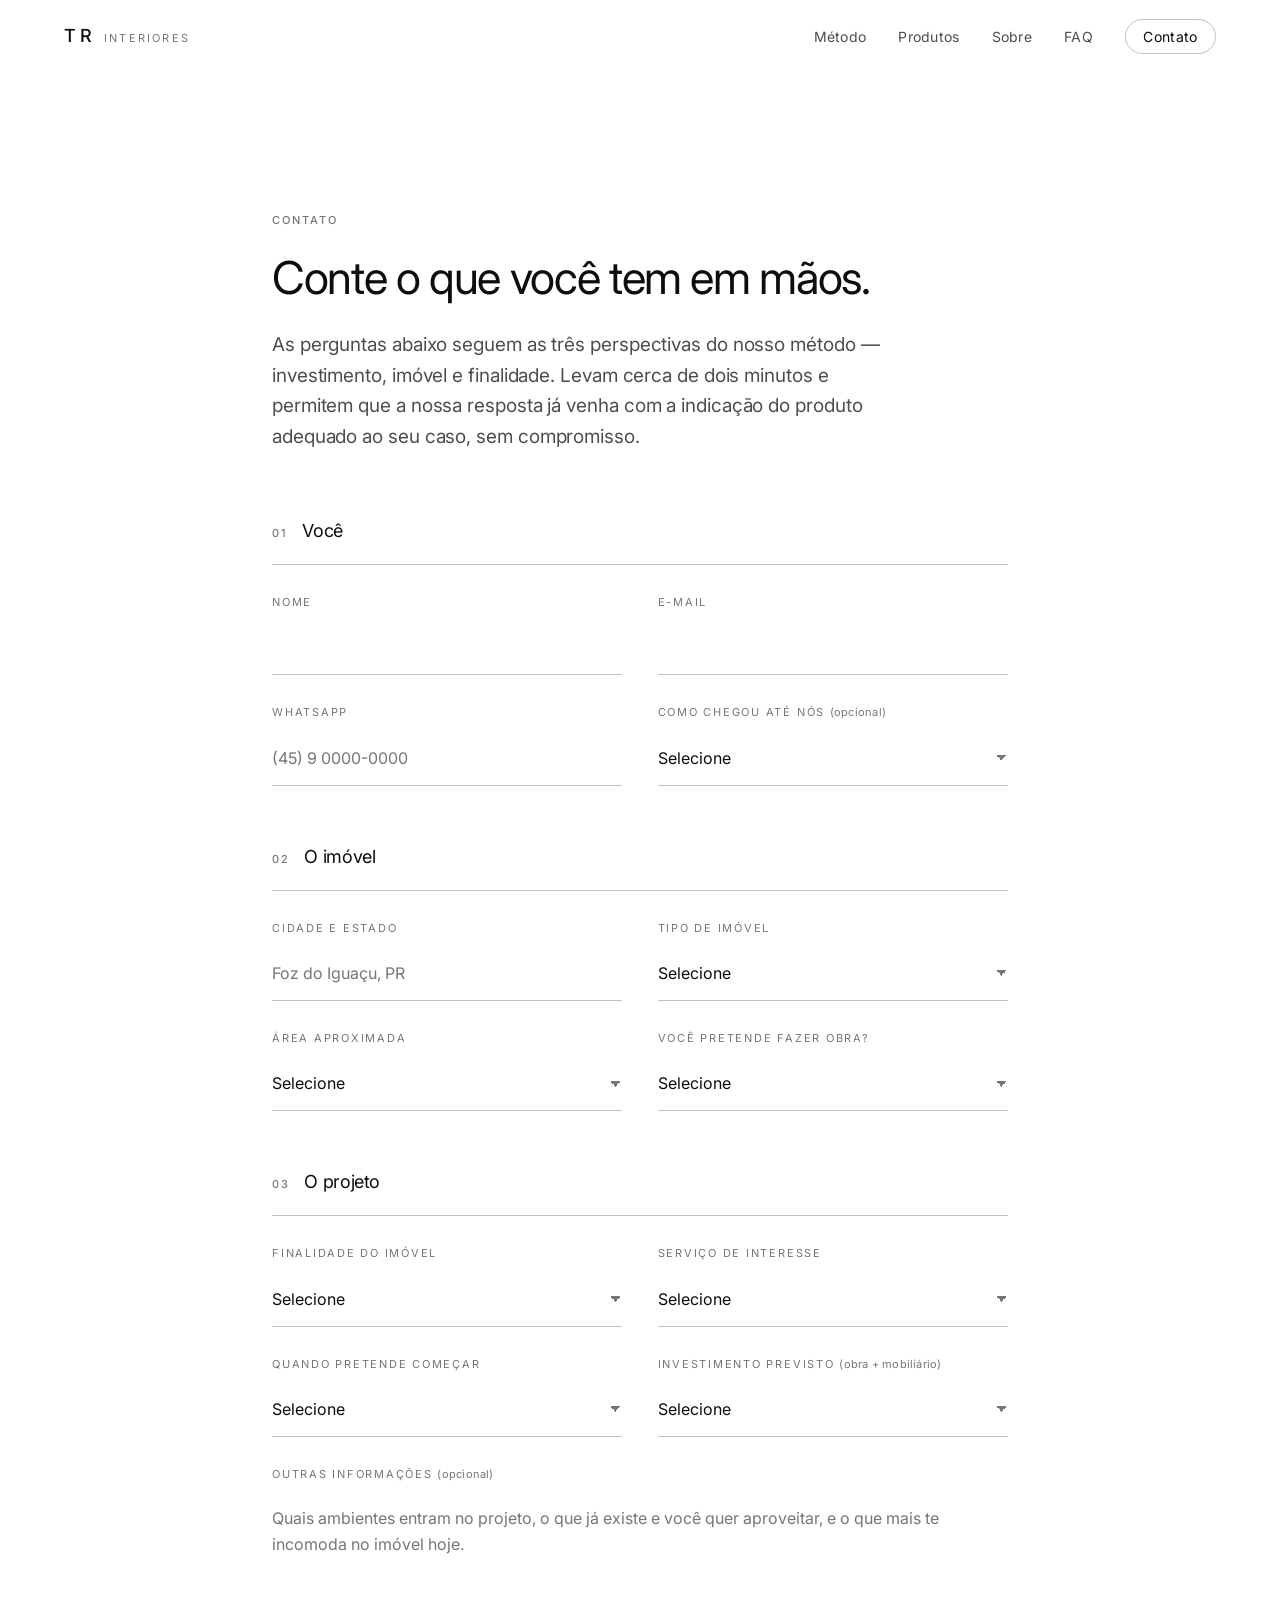
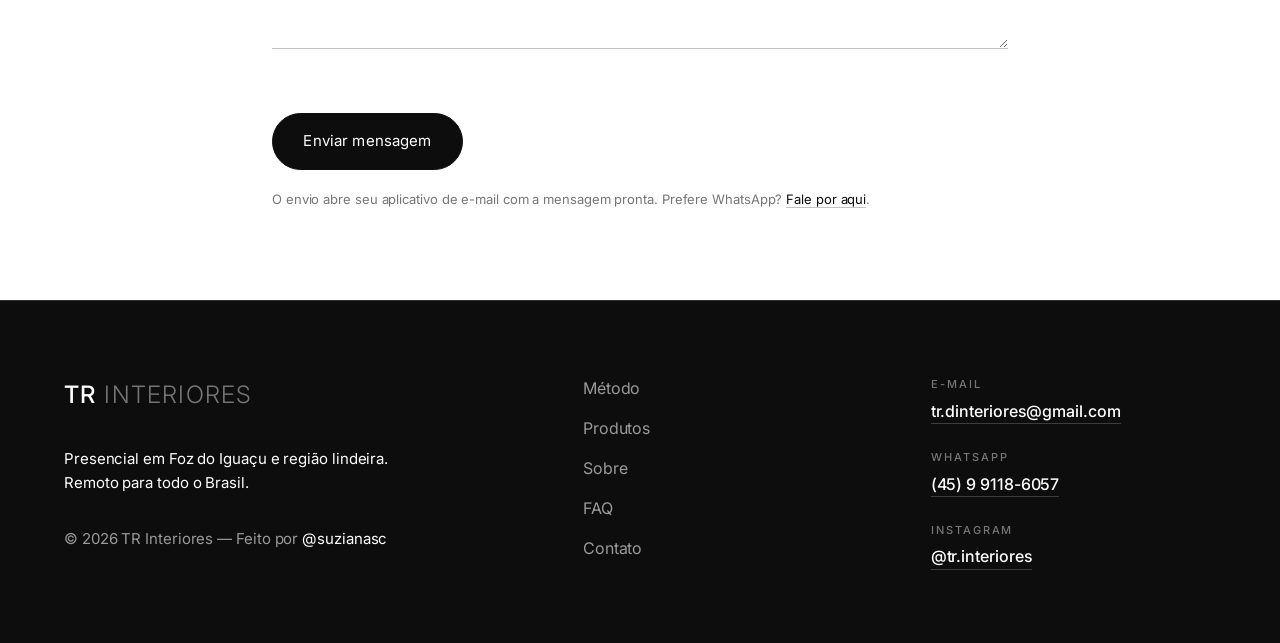
==== commit 8440451d: "URLs limpas, correção de rolagem ao recarregar e links do rodapé - Adiciona vercel.json com cleanUrl" ====
--- a/contato.html
+++ b/contato.html
@@ -13,10 +13,10 @@
 <meta property="og:title" content="Contato — TR Interiores">
 <meta property="og:description" content="Descreva o imóvel, a finalidade e o que te incomoda hoje. Respondemos com a indicação do produto adequado.">
 <!-- TODO: trocar pelo domínio real e por uma imagem 1200x630 em /assets -->
-<meta property="og:url" content="https://trinteriores.com.br/contato.html">
+<meta property="og:url" content="https://trinteriores.com.br/contato">
 <meta property="og:image" content="assets/og-image.jpg">
 
-<link rel="canonical" href="https://trinteriores.com.br/contato.html">
+<link rel="canonical" href="https://trinteriores.com.br/contato">
 <link rel="icon" href="data:image/svg+xml,%3Csvg xmlns='http://www.w3.org/2000/svg' viewBox='0 0 64 64'%3E%3Crect width='64' height='64' fill='%230d0d0d'/%3E%3Ctext x='32' y='41' font-family='Helvetica,Arial,sans-serif' font-size='24' font-weight='500' letter-spacing='1' fill='%23ffffff' text-anchor='middle'%3ETR%3C/text%3E%3C/svg%3E">
 
 <link rel="preconnect" href="https://fonts.googleapis.com">
@@ -31,18 +31,18 @@
 <!-- ============================ CABEÇALHO ============================ -->
 <header class="cabecalho" id="cabecalho">
   <div class="container cabecalho__interno">
-    <a class="marca" href="index.html" aria-label="TR Interiores — início">
+    <a class="marca" href="/" aria-label="TR Interiores — início">
       <span class="marca__nome">TR</span>
       <span class="marca__descritor">Interiores</span>
     </a>
 
     <nav class="nav" id="nav" aria-label="Navegação principal">
       <ul class="nav__lista">
-        <li><a href="index.html#metodo">Método</a></li>
-        <li><a href="index.html#produtos">Produtos</a></li>
-        <li><a href="index.html#sobre">Sobre</a></li>
-        <li><a href="index.html#faq">FAQ</a></li>
-        <li><a href="contato.html" class="nav__cta" aria-current="page">Contato</a></li>
+        <li><a href="/#metodo">Método</a></li>
+        <li><a href="/#produtos">Produtos</a></li>
+        <li><a href="/#sobre">Sobre</a></li>
+        <li><a href="/#faq">FAQ</a></li>
+        <li><a href="/contato" class="nav__cta" aria-current="page">Contato</a></li>
       </ul>
     </nav>
 
@@ -257,11 +257,11 @@
     </div>
 
     <nav class="rodape__nav" aria-label="Navegação do rodapé">
-      <a href="index.html#metodo">Método</a>
-      <a href="index.html#produtos">Produtos</a>
-      <a href="index.html#sobre">Sobre</a>
-      <a href="index.html#faq">FAQ</a>
-      <a href="contato.html">Contato</a>
+      <a href="/#metodo">Método</a>
+      <a href="/#produtos">Produtos</a>
+      <a href="/#sobre">Sobre</a>
+      <a href="/#faq">FAQ</a>
+      <a href="/contato">Contato</a>
     </nav>
 
     <dl class="rodape__contato">
--- a/styles.css
+++ b/styles.css
@@ -865,8 +865,13 @@
   color: var(--branco);
   overflow-wrap: break-word; /* o e-mail é longo e a coluna, estreita */
 }
-.rodape__canal dd a { transition: color 200ms ease; }
-.rodape__canal dd a:hover { color: var(--cinza-400); }
+.rodape__canal dd a {
+  display: inline-block;
+  border-bottom: 1px solid #3d3d3d;
+  padding-bottom: 1px;
+  transition: color 200ms ease, border-color 200ms ease;
+}
+.rodape__canal dd a:hover { color: var(--cinza-400); border-color: var(--cinza-400); }
 
 /* -------------------------- 15. Revelação -------------------------- */
 .revelar {
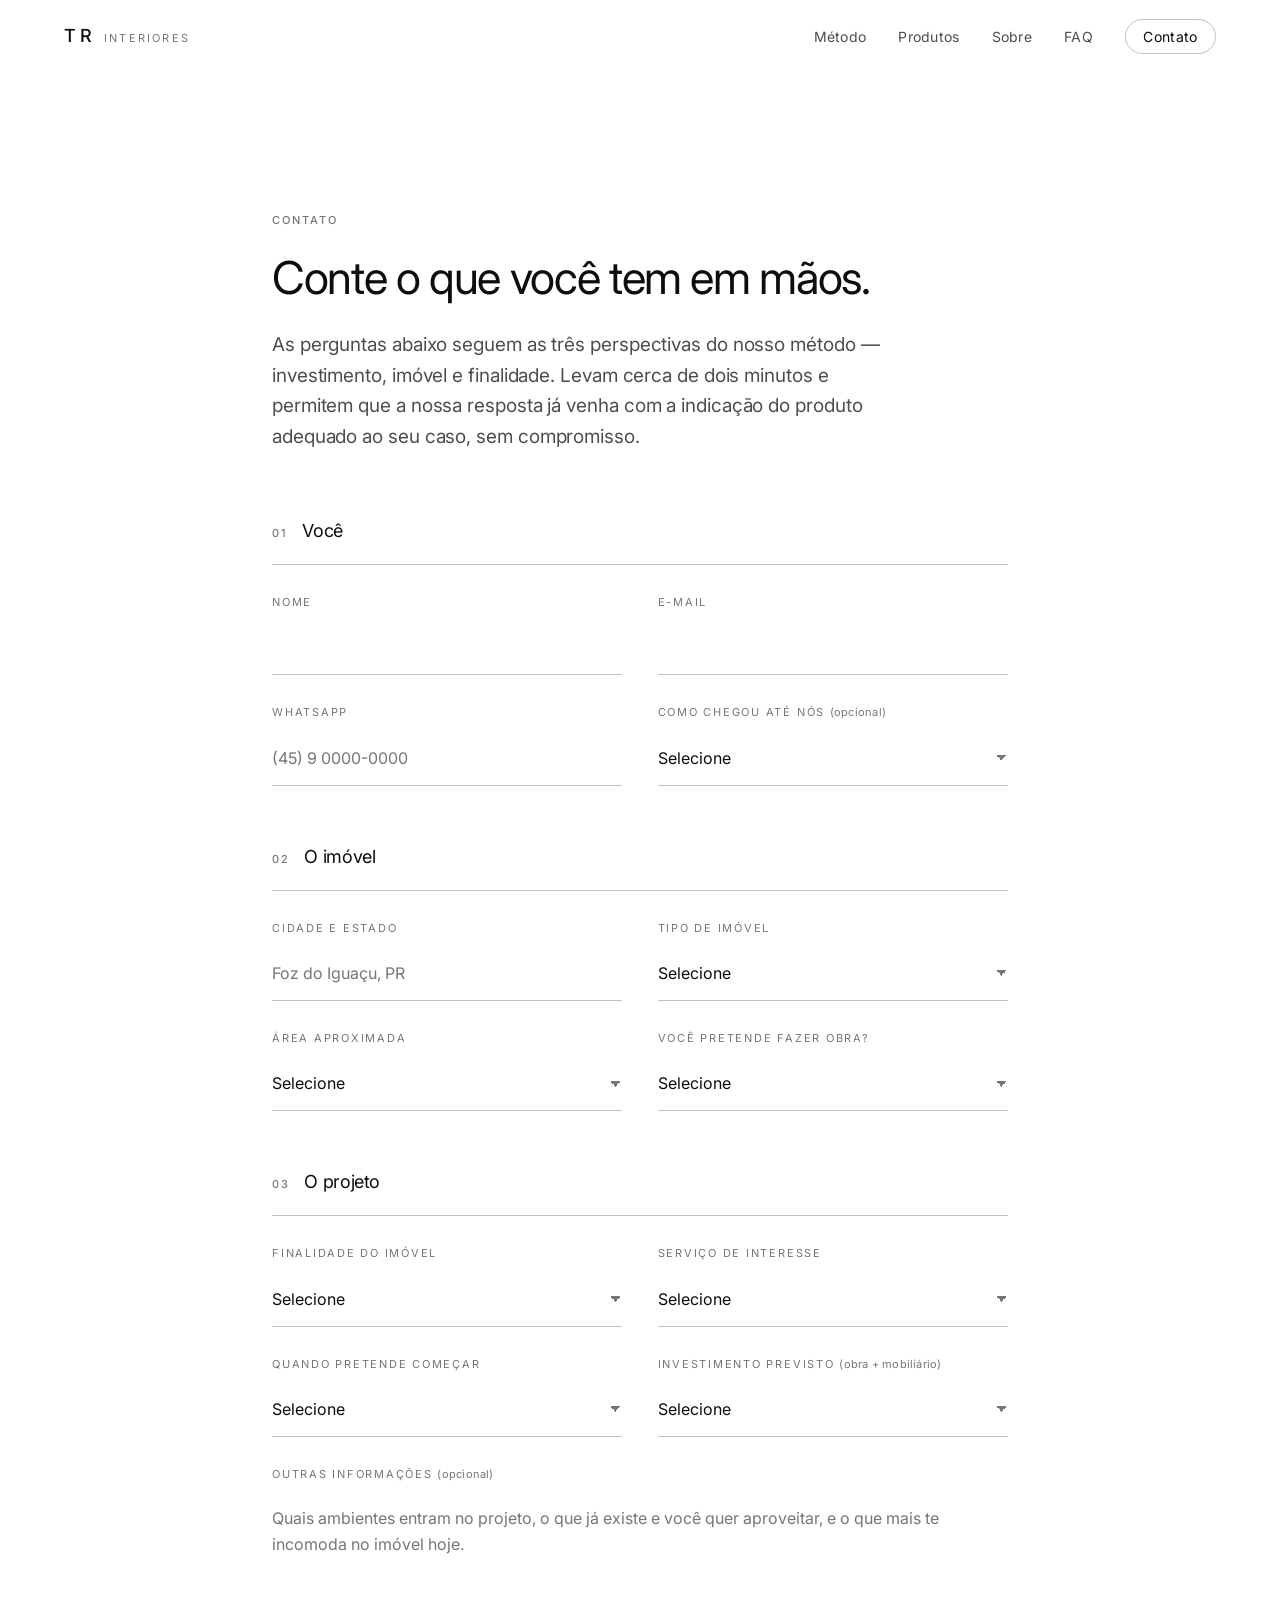
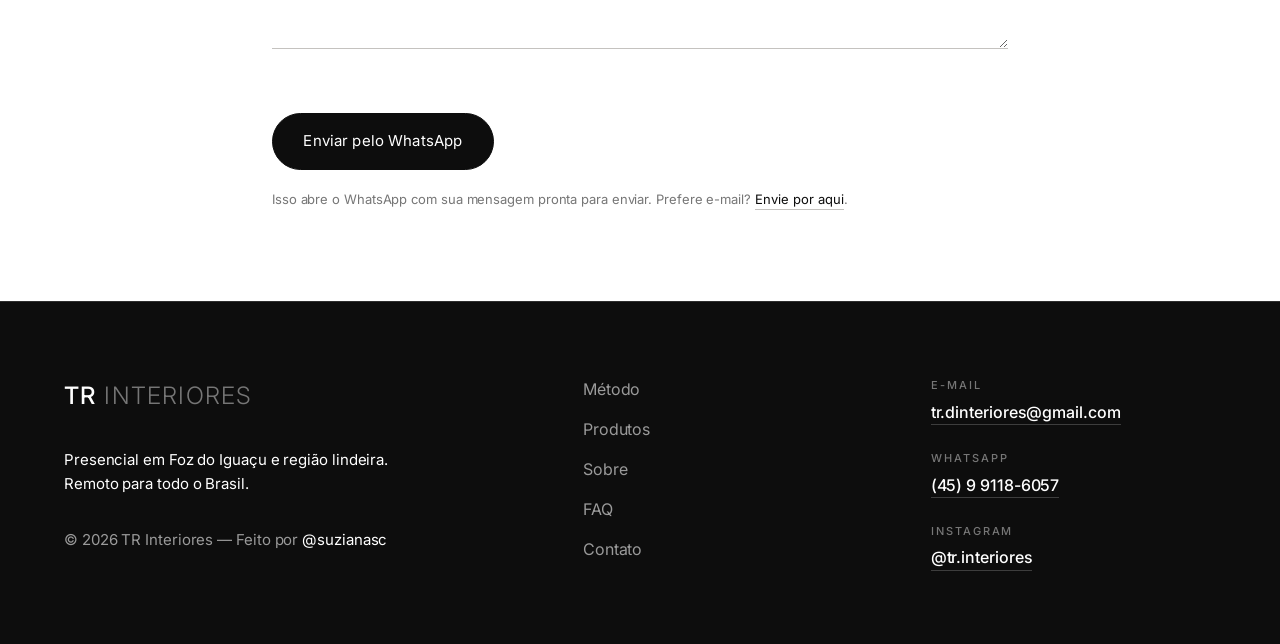
==== commit f371ec69: "Corrige número de WhatsApp e torna o formulário confiável de fato - O link "Fale por aqui" ao lado d" ====
--- a/contato.html
+++ b/contato.html
@@ -223,11 +223,10 @@
       </fieldset>
 
       <div class="formulario__envio">
-        <button type="submit" class="botao botao--escuro">Enviar mensagem</button>
+        <button type="submit" class="botao botao--escuro">Enviar pelo WhatsApp</button>
         <p class="formulario__nota">
-          O envio abre seu aplicativo de e-mail com a mensagem pronta. Prefere WhatsApp?
-          <!-- TODO: substituir pelo número real (formato internacional, só dígitos) -->
-          <a href="https://wa.me/5545900000000" target="_blank" rel="noopener">Fale por aqui</a>.
+          Isso abre o WhatsApp com sua mensagem pronta para enviar. Prefere e-mail?
+          <button type="button" id="enviar-email" class="link-botao">Envie por aqui</button>.
         </p>
       </div>
     </form>
--- a/styles.css
+++ b/styles.css
@@ -782,6 +782,19 @@
 .formulario__nota a { color: var(--tinta); border-bottom: 1px solid var(--campo-linha); }
 .formulario__nota a:hover { border-color: var(--tinta); }
 
+.link-botao {
+  background: none;
+  border: 0;
+  border-bottom: 1px solid var(--campo-linha);
+  padding: 0;
+  margin: 0;
+  font: inherit;
+  font-size: inherit;
+  color: var(--tinta);
+  cursor: pointer;
+}
+.link-botao:hover { border-color: var(--tinta); }
+
 /* ---------------------------- 14. Rodapé --------------------------- */
 .rodape {
   background: var(--preto);
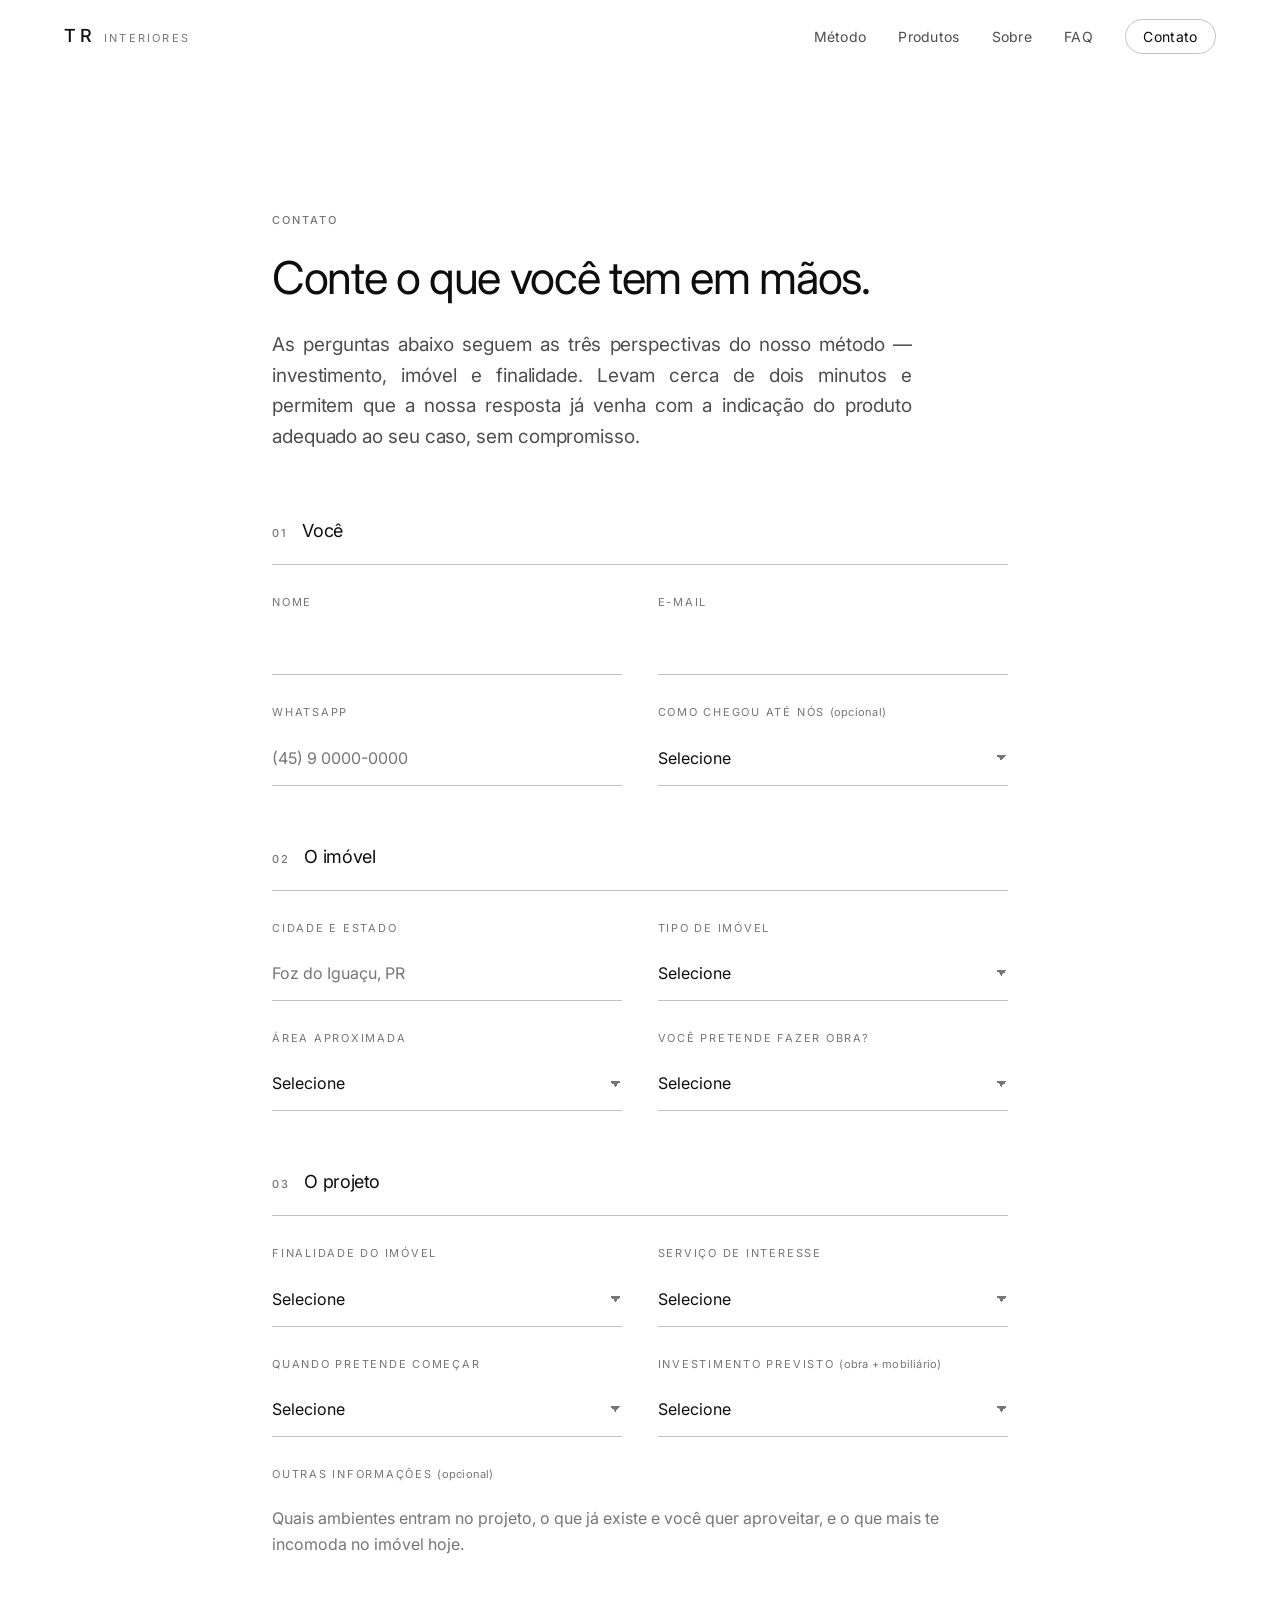
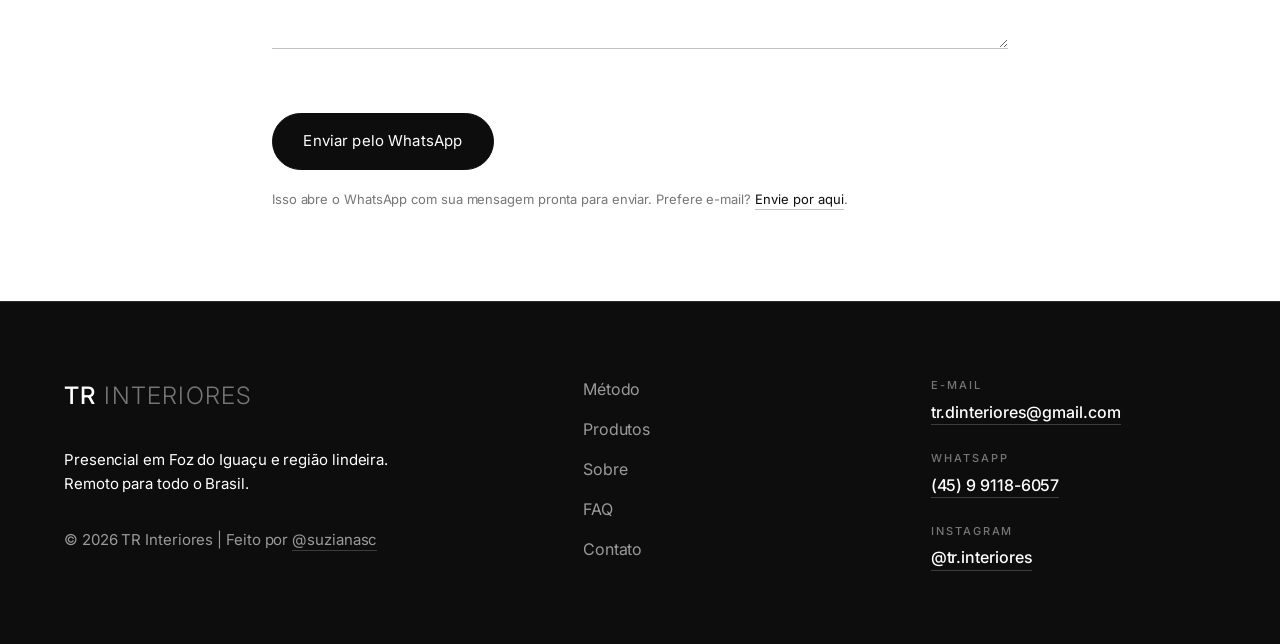
==== commit c6954fb6: "Ajustes de conteúdo e estilo do index.html a partir do feedback do Notion - Hero: novo H1 ("Não por " ====
--- a/contato.html
+++ b/contato.html
@@ -250,7 +250,7 @@
       </p>
 
       <p class="rodape__legal">
-        © <span id="ano">2026</span> TR Interiores — Feito por
+        © <span id="ano">2026</span> TR Interiores | Feito por
         <a class="rodape__autoria" href="https://instagram.com/suzianasc" target="_blank" rel="noopener">@suzianasc</a>
       </p>
     </div>
--- a/styles.css
+++ b/styles.css
@@ -167,6 +167,7 @@
   color: var(--tinta-suave);
   line-height: 1.6;
   max-width: 40rem;
+  text-align: justify;
 }
 
 .rotulo {
@@ -379,6 +380,7 @@
   line-height: 1.6;
   max-width: 36rem;
   margin-bottom: 2.5rem;
+  text-align: justify;
 }
 
 .hero__acoes {
@@ -446,16 +448,6 @@
   line-height: 1.7;
 }
 
-.destaque {
-  margin-top: clamp(3rem, 2rem + 3vw, 5rem);
-  padding-top: clamp(2rem, 1.4rem + 2vw, 3rem);
-  border-top: 1px solid var(--fio);
-  font-size: clamp(1.125rem, 1rem + 0.7vw, 1.5rem);
-  line-height: 1.45;
-  letter-spacing: -0.02em;
-  max-width: 40rem;
-}
-
 /* --------------------------- 9. Produtos --------------------------- */
 .produtos {
   display: grid;
@@ -558,13 +550,6 @@
 .sim { color: var(--branco); font-size: 0.9375rem; }
 .nao { color: var(--cinza-700); }
 
-.tabela-rodape {
-  margin-top: 1.5rem;
-  font-size: 0.8125rem;
-  color: var(--cinza-500);
-  max-width: 42rem;
-}
-
 /* ---------------------------- 10. Sobre ---------------------------- */
 .sobre__grade {
   display: grid;
@@ -576,28 +561,9 @@
   font-size: var(--t-intro);
   line-height: 1.7;
   color: var(--cinza-700);
+  text-align: justify;
 }
 .sobre__texto p:first-child { color: var(--preto); }
-
-.principios {
-  display: grid;
-  grid-template-columns: repeat(auto-fit, minmax(15rem, 1fr));
-  gap: clamp(1.5rem, 1rem + 2vw, 3rem);
-  margin-top: clamp(3rem, 2rem + 3vw, 5rem);
-  padding-top: clamp(2rem, 1.4rem + 2vw, 3rem);
-  border-top: 1px solid var(--fio);
-}
-.principios h3 {
-  font-size: 1rem;
-  font-weight: 500;
-  letter-spacing: -0.01em;
-  margin-bottom: 0.5rem;
-}
-.principios p {
-  font-size: 0.9375rem;
-  color: var(--cinza-500);
-  line-height: 1.65;
-}
 
 /* ----------------------------- 11. FAQ ----------------------------- */
 .faq { border-top: 1px solid var(--cinza-200); }
@@ -644,6 +610,11 @@
   line-height: 1.75;
   color: var(--cinza-700);
   max-width: 44rem;
+}
+
+.faq__cta {
+  margin-top: clamp(2.5rem, 1.8rem + 3vw, 4rem);
+  text-align: center;
 }
 
 /* Animação de abertura onde houver suporte; degrada para instantâneo. */
@@ -845,10 +816,12 @@
   margin: 0;
 }
 .rodape__autoria {
-  color: var(--branco);
-  transition: color 200ms ease;
-}
-.rodape__autoria:hover { color: var(--cinza-400); }
+  color: var(--cinza-400);
+  border-bottom: 1px solid #3d3d3d;
+  padding-bottom: 1px;
+  transition: color 200ms ease, border-color 200ms ease;
+}
+.rodape__autoria:hover { color: var(--branco); border-color: var(--branco); }
 
 .rodape__nav {
   display: grid;
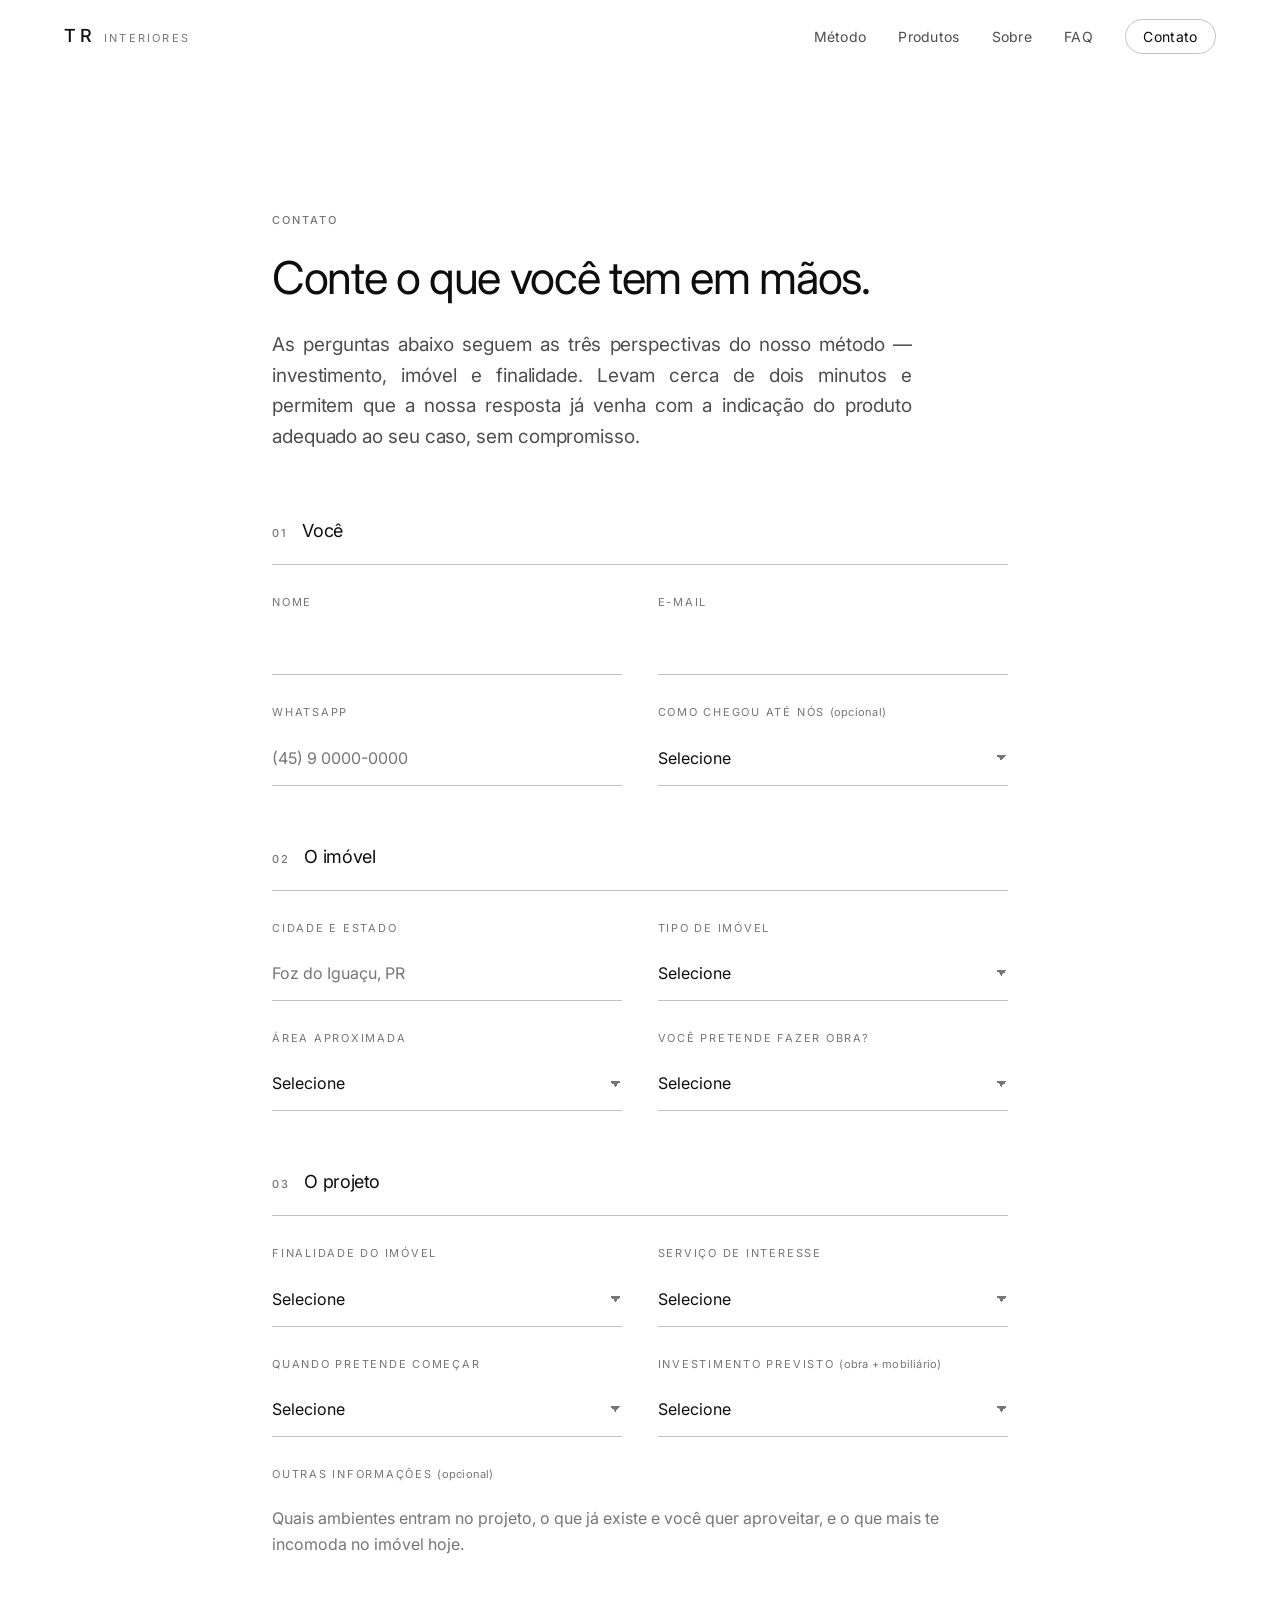
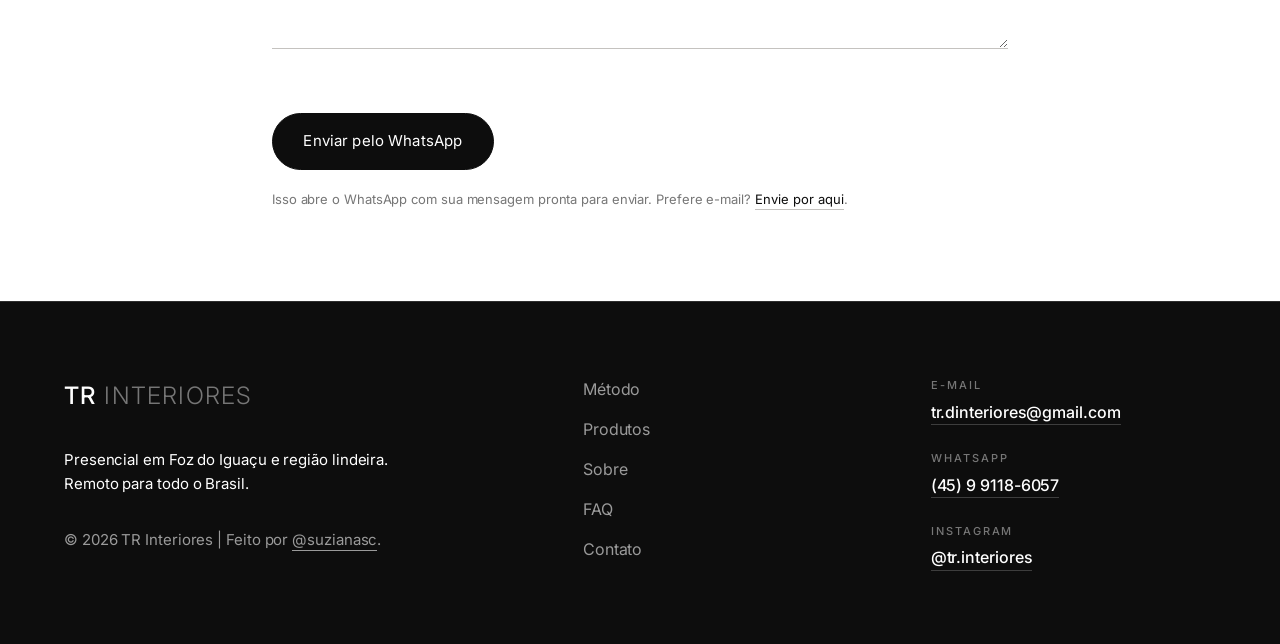
==== commit eedbd934: "Refina hero, Método, Sobre e rodapé; corrige itens da tabela de escopo - Hero: parágrafo reduzido à " ====
--- a/contato.html
+++ b/contato.html
@@ -239,10 +239,10 @@
 <footer class="rodape">
   <div class="container rodape__interno">
     <div class="rodape__bloco rodape__bloco--marca">
-      <div class="rodape__marca">
+      <a class="rodape__marca" href="/#inicio" aria-label="TR Interiores — início">
         <span class="marca__nome">TR</span>
         <span class="marca__descritor">Interiores</span>
-      </div>
+      </a>
 
       <p class="rodape__atendimento">
         Presencial em Foz do Iguaçu e região lindeira.<br>
@@ -251,7 +251,7 @@
 
       <p class="rodape__legal">
         © <span id="ano">2026</span> TR Interiores | Feito por
-        <a class="rodape__autoria" href="https://instagram.com/suzianasc" target="_blank" rel="noopener">@suzianasc</a>
+        <a class="rodape__autoria" href="https://instagram.com/suzianasc" target="_blank" rel="noopener">@suzianasc</a>.
       </p>
     </div>
 
--- a/styles.css
+++ b/styles.css
@@ -446,6 +446,7 @@
   font-size: 0.9375rem;
   color: var(--cinza-700);
   line-height: 1.7;
+  text-align: justify;
 }
 
 /* --------------------------- 9. Produtos --------------------------- */
@@ -485,6 +486,7 @@
   color: var(--cinza-300);
   margin: 0;
   flex: 1;
+  text-align: justify;
 }
 .produto .link-seta { align-self: flex-start; }
 
@@ -815,13 +817,12 @@
   color: var(--cinza-400);
   margin: 0;
 }
+/* Mesma cor do texto ao redor, apenas sublinhado — sem realce no hover. */
 .rodape__autoria {
-  color: var(--cinza-400);
-  border-bottom: 1px solid #3d3d3d;
+  color: inherit;
+  border-bottom: 1px solid currentColor;
   padding-bottom: 1px;
-  transition: color 200ms ease, border-color 200ms ease;
-}
-.rodape__autoria:hover { color: var(--branco); border-color: var(--branco); }
+}
 
 .rodape__nav {
   display: grid;
